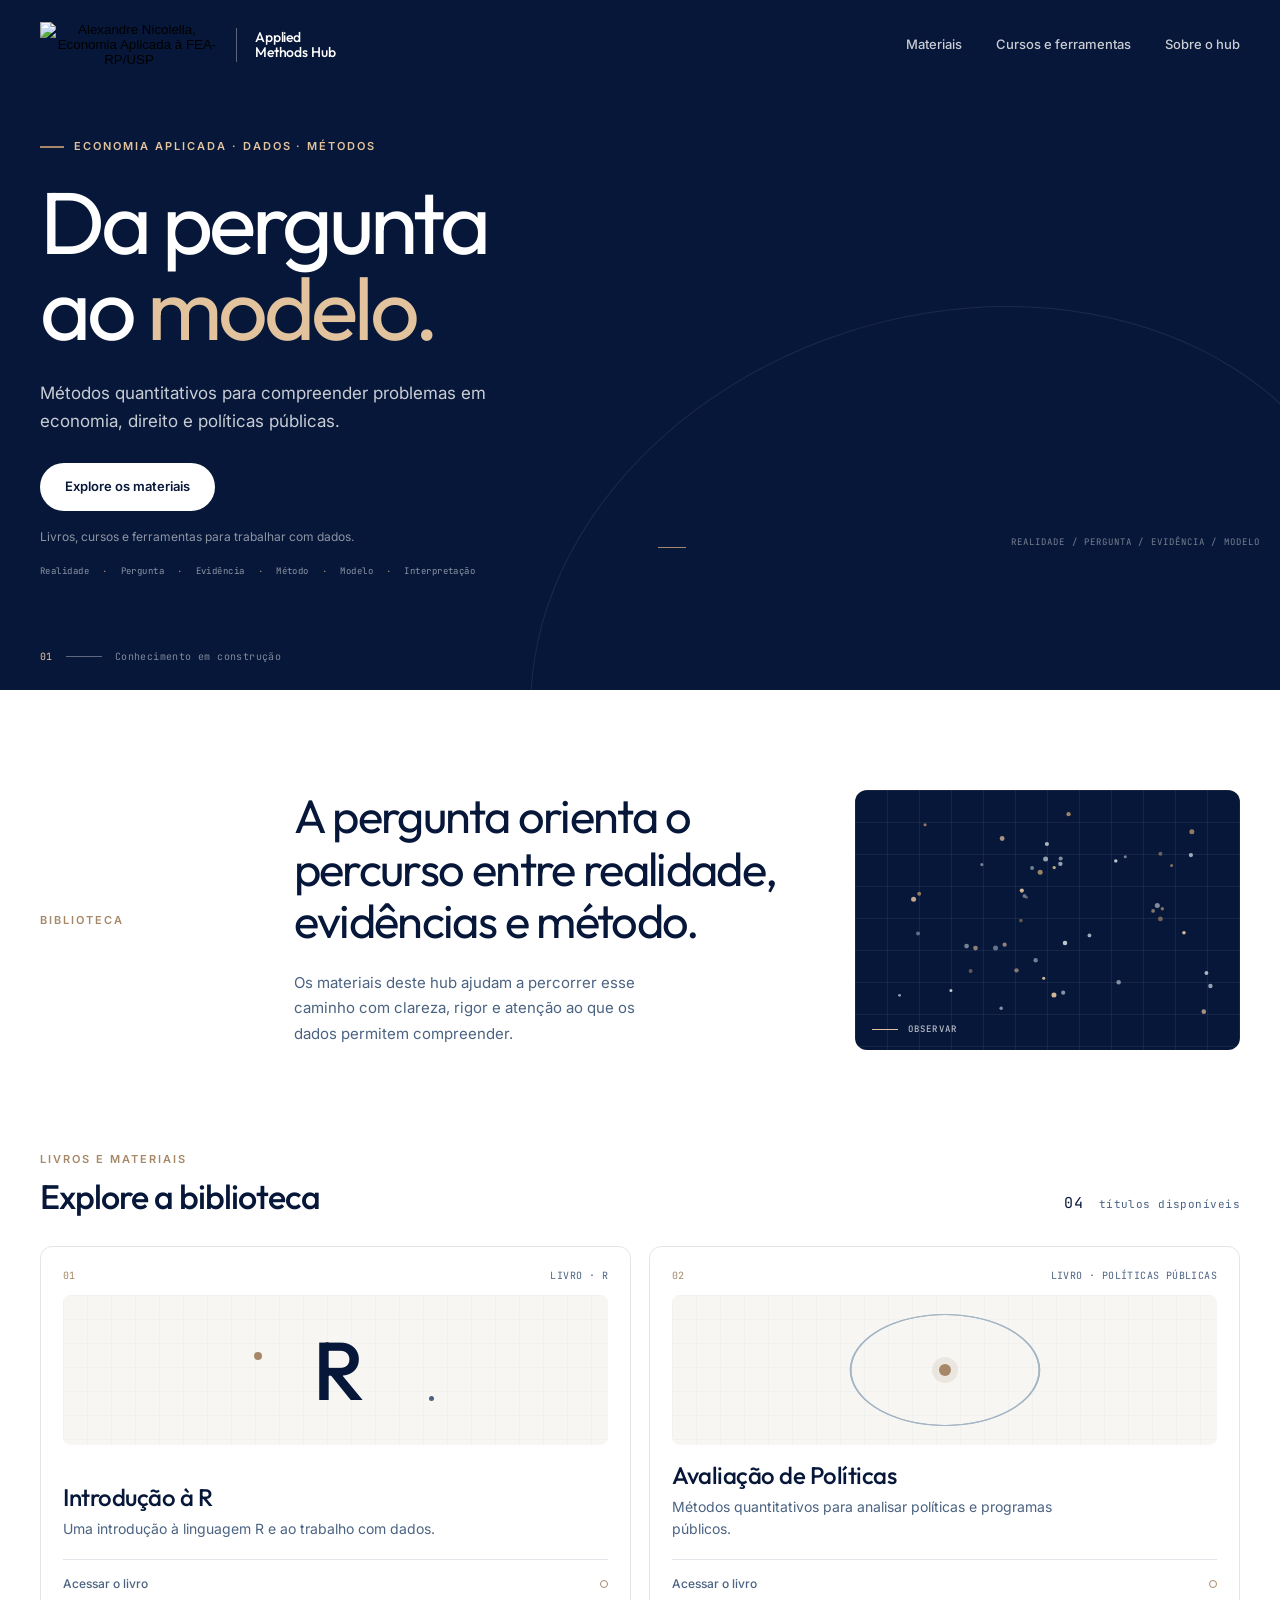
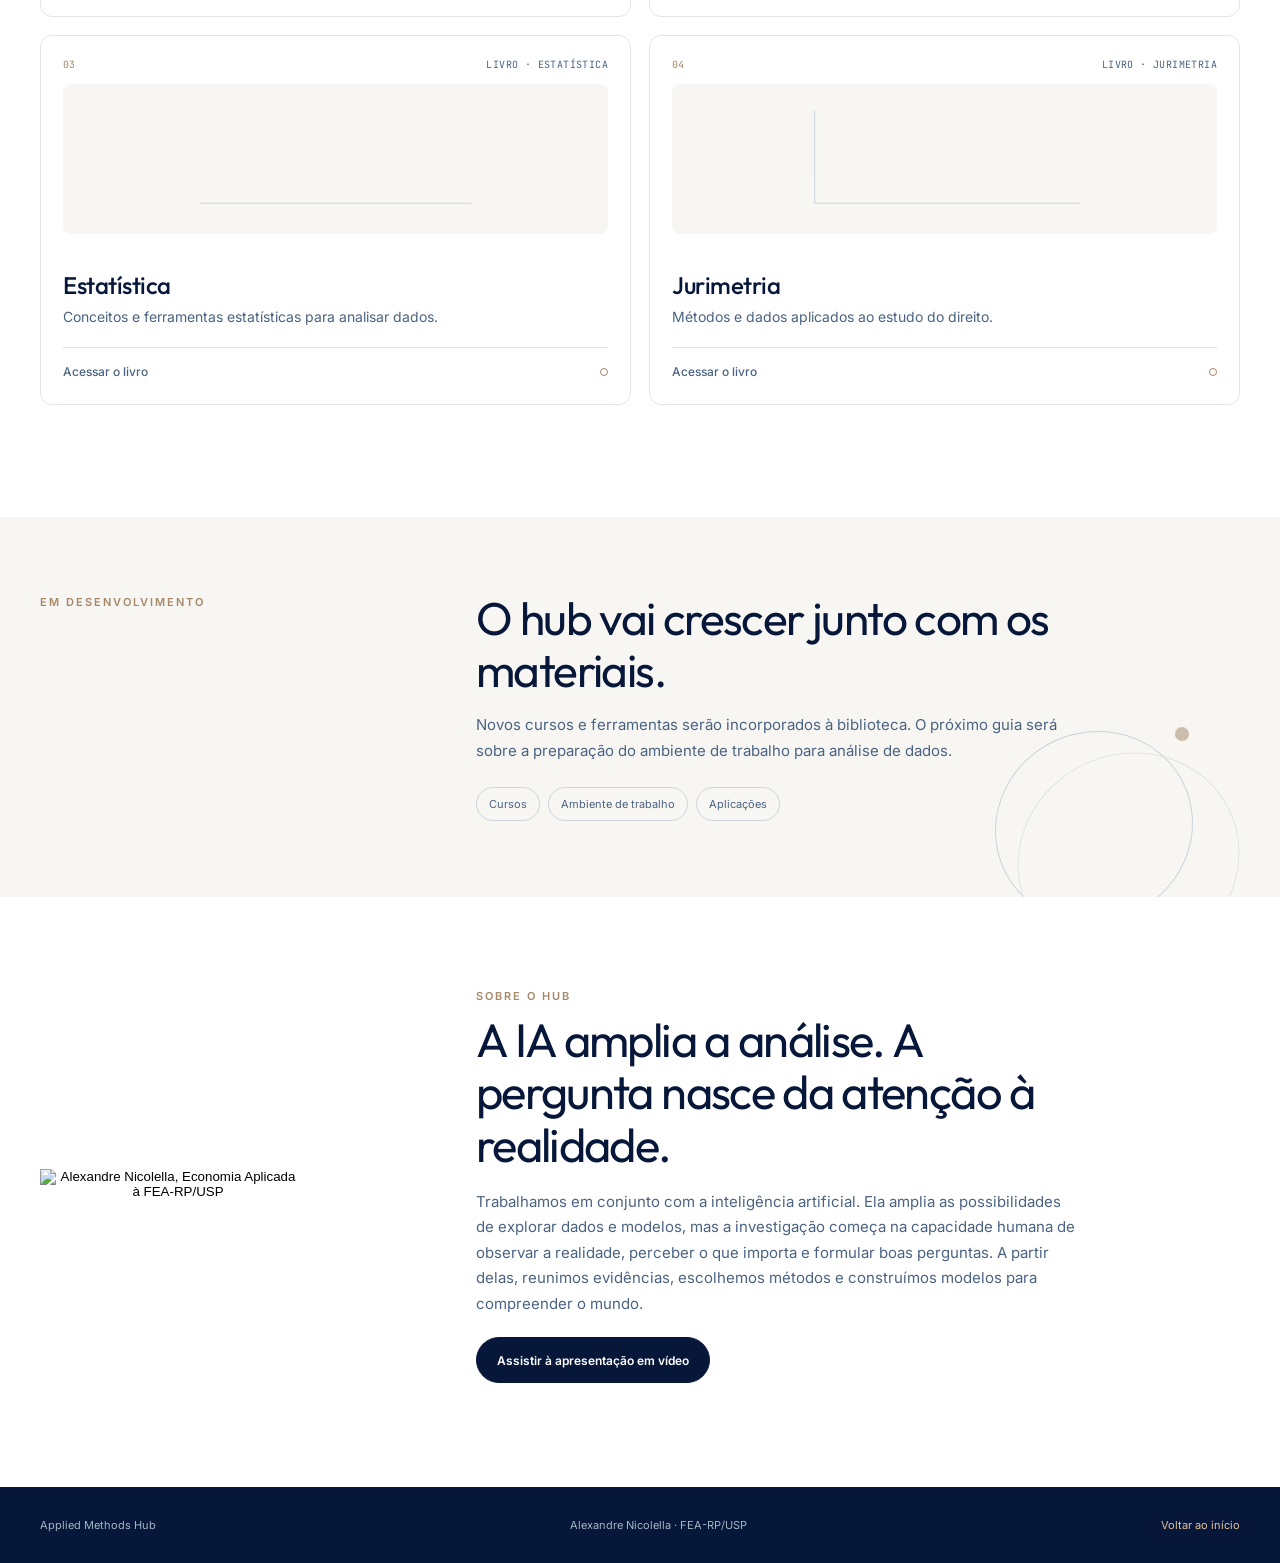
==== index.html @ 56582965 "Publica versão inicial do Applied Methods Hub" ====
<!doctype html>
<html lang="pt-BR">
<head>
  <meta charset="utf-8">
  <meta name="viewport" content="width=device-width, initial-scale=1">
  <meta name="theme-color" content="#071739">
  <meta name="description" content="Livros, cursos e ferramentas de métodos quantitativos aplicados à economia, ao direito e às políticas públicas.">
  <title>Applied Methods Hub | Alexandre Nicolella</title>
  <link rel="preconnect" href="https://fonts.googleapis.com">
  <link rel="preconnect" href="https://fonts.gstatic.com" crossorigin>
  <link href="https://fonts.googleapis.com/css2?family=Inter:wght@400;500;600&family=Outfit:wght@300;400;500;600&family=JetBrains+Mono:wght@400;500&display=swap" rel="stylesheet">
  <link rel="stylesheet" href="styles.css">
  <link rel="icon" href="assets/monograma-negativo.svg" type="image/svg+xml">
</head>
<body>
  <div class="reading-progress" aria-hidden="true"><span id="progress"></span></div>
  <header class="site-header" id="top">
    <div class="brand">
      <button class="brand-signature brand-video-trigger" type="button" data-open-video aria-label="Assistir ao vídeo de apresentação de Alexandre Nicolella">
        <img src="assets/marca-horizontal-negativa.svg" alt="Alexandre Nicolella, Economia Aplicada à FEA-RP/USP">
      </button>
      <span class="brand-divider" aria-hidden="true"></span>
      <a class="brand-hub" href="#top">Applied<br>Methods Hub</a>
    </div>
    <button class="menu-toggle" type="button" aria-expanded="false" aria-controls="main-nav" aria-label="Abrir menu">
      <span></span><span></span>
    </button>
    <nav class="main-nav" id="main-nav" aria-label="Navegação principal">
      <a href="#materiais">Materiais</a>
      <a href="#proximos">Cursos e ferramentas</a>
      <a href="#sobre">Sobre o hub</a>
    </nav>
  </header>

  <main>
    <section class="hero" aria-labelledby="hero-title">
      <div class="hero-copy reveal in">
        <p class="eyebrow"><span class="eyebrow-mark"></span> Economia aplicada · Dados · Métodos</p>
        <h1 id="hero-title">Da pergunta<br>ao <span>modelo.</span></h1>
        <p class="hero-lede">Métodos quantitativos para compreender problemas em economia, direito e políticas públicas.</p>
        <a class="button button-light" href="#materiais">Explore os materiais</a>
        <p class="hero-note">Livros, cursos e ferramentas para trabalhar com dados.</p>
        <div class="method-sequence" aria-label="Etapas: realidade, pergunta, evidência, método, modelo e interpretação">
          <span>Realidade</span><span>Pergunta</span><span>Evidência</span><span>Método</span><span>Modelo</span><span>Interpretação</span>
        </div>
      </div>

      <div class="hero-visual" aria-label="Animação abstrata: observar a realidade, formular uma pergunta, reunir evidências e construir um modelo">
        <canvas id="particle-field" aria-hidden="true"></canvas>
        <div class="question-mark" aria-hidden="true">?</div>
        <div class="visual-caption" aria-hidden="true">
          <span class="caption-line"></span>
          <span id="phase-label">OBSERVAR A REALIDADE</span>
        </div>
      <div class="visual-footnote" aria-hidden="true">REALIDADE / PERGUNTA / EVIDÊNCIA / MODELO</div>
      </div>
      <div class="hero-bottom" aria-hidden="true"><span>01</span><span class="hero-bottom-line"></span><span>Conhecimento em construção</span></div>
    </section>

    <section class="intro section-wrap reveal" id="materiais">
      <div class="section-kicker">Biblioteca</div>
      <div class="intro-content">
        <h2>A pergunta orienta o percurso entre realidade, evidências e método.</h2>
        <p>Os materiais deste hub ajudam a percorrer esse caminho com clareza, rigor e atenção ao que os dados permitem compreender.</p>
      </div>
      <div class="intro-motion" aria-label="Animação conceitual: pontos dispersos se organizam em evidência">
        <canvas id="library-particle-field" aria-hidden="true"></canvas>
        <div class="intro-motion-caption" aria-hidden="true"><span></span><b id="library-phase-label">OBSERVAR</b></div>
      </div>
    </section>

    <section class="library section-wrap" aria-label="Livros disponíveis">
      <div class="section-heading reveal">
        <div>
          <p class="eyebrow eyebrow-dark">Livros e materiais</p>
          <h2>Explore a biblioteca</h2>
        </div>
        <p class="section-count"><span>04</span> títulos disponíveis</p>
      </div>
      <div class="book-grid stagger">
        <a class="book-card" href="https://anicolella.github.io/IntroducaoR/" target="_blank" rel="noreferrer">
          <div class="card-topline"><span class="card-index">01</span><span class="card-type">LIVRO · R</span></div>
          <div class="card-graphic graphic-r" aria-hidden="true"><span>R</span><i></i><b></b></div>
          <div class="card-copy"><h3>Introdução à R</h3><p>Uma introdução à linguagem R e ao trabalho com dados.</p></div>
          <div class="card-bottom"><span>Acessar o livro</span><span class="card-dot" aria-hidden="true"></span></div>
        </a>
        <a class="book-card" href="https://anicolella.github.io/AvaliacaoPoliticas_Pos/" target="_blank" rel="noreferrer">
          <div class="card-topline"><span class="card-index">02</span><span class="card-type">LIVRO · POLÍTICAS PÚBLICAS</span></div>
          <div class="card-graphic graphic-policy" aria-hidden="true"><span class="orbit orbit-one"></span><span class="orbit orbit-two"></span><i></i></div>
          <div class="card-copy"><h3>Avaliação de Políticas</h3><p>Métodos quantitativos para analisar políticas e programas públicos.</p></div>
          <div class="card-bottom"><span>Acessar o livro</span><span class="card-dot" aria-hidden="true"></span></div>
        </a>
        <a class="book-card" href="https://anicolella.github.io/Estatistica/" target="_blank" rel="noreferrer">
          <div class="card-topline"><span class="card-index">03</span><span class="card-type">LIVRO · ESTATÍSTICA</span></div>
          <div class="card-graphic graphic-normal" aria-hidden="true"><svg viewBox="0 0 300 130"><path class="mini-axis" d="M18 108H282"/><path class="mini-normal-curve" d="M20 106 C65 106 76 91 104 63 C122 45 135 24 150 22 C165 24 178 45 196 63 C224 91 235 106 280 106"/><g><circle cx="49" cy="97" r="3"/><circle cx="82" cy="82" r="3"/><circle cx="108" cy="62" r="3"/><circle cx="131" cy="42" r="3"/><circle cx="151" cy="27" r="3"/><circle cx="172" cy="44" r="3"/><circle cx="194" cy="63" r="3"/><circle cx="220" cy="82" r="3"/><circle cx="251" cy="96" r="3"/></g></svg></div>
          <div class="card-copy"><h3>Estatística</h3><p>Conceitos e ferramentas estatísticas para analisar dados.</p></div>
          <div class="card-bottom"><span>Acessar o livro</span><span class="card-dot" aria-hidden="true"></span></div>
        </a>
        <a class="book-card" href="https://jurimetria-usp.github.io/livro/" target="_blank" rel="noreferrer">
          <div class="card-topline"><span class="card-index">04</span><span class="card-type">LIVRO · JURIMETRIA</span></div>
          <div class="card-graphic graphic-survival" aria-hidden="true"><svg viewBox="0 0 300 130"><path class="mini-axis" d="M24 18V108H282"/><path class="mini-survival-step" d="M25 28H68V39H103V53H139V67H173V80H207V91H244V101H280"/><g><circle cx="68" cy="39" r="3"/><circle cx="103" cy="53" r="3"/><circle cx="139" cy="67" r="3"/><circle cx="173" cy="80" r="3"/><circle cx="207" cy="91" r="3"/><circle cx="244" cy="101" r="3"/></g></svg></div>
          <div class="card-copy"><h3>Jurimetria</h3><p>Métodos e dados aplicados ao estudo do direito.</p></div>
          <div class="card-bottom"><span>Acessar o livro</span><span class="card-dot" aria-hidden="true"></span></div>
        </a>
      </div>
    </section>

    <section class="next-section" id="proximos">
      <div class="section-wrap next-inner reveal">
        <div class="section-kicker">Em desenvolvimento</div>
        <div class="next-copy">
          <h2>O hub vai crescer junto com os materiais.</h2>
          <p>Novos cursos e ferramentas serão incorporados à biblioteca. O próximo guia será sobre a preparação do ambiente de trabalho para análise de dados.</p>
          <div class="next-tags"><span>Cursos</span><span>Ambiente de trabalho</span><span>Aplicações</span></div>
        </div>
        <div class="next-mark" aria-hidden="true"><span class="next-point"></span><span class="next-arc arc-a"></span><span class="next-arc arc-b"></span></div>
      </div>
    </section>

    <section class="about section-wrap reveal" id="sobre">
      <div class="about-brand"><button class="about-brand-button brand-video-trigger" type="button" data-open-video aria-label="Assistir ao vídeo de apresentação de Alexandre Nicolella"><img src="assets/marca-horizontal-positiva.svg" alt="Alexandre Nicolella, Economia Aplicada à FEA-RP/USP"></button></div>
      <div class="about-copy">
        <p class="eyebrow eyebrow-dark">Sobre o hub</p>
        <h2>A IA amplia a análise. A pergunta nasce da atenção à realidade.</h2>
        <p>Trabalhamos em conjunto com a inteligência artificial. Ela amplia as possibilidades de explorar dados e modelos, mas a investigação começa na capacidade humana de observar a realidade, perceber o que importa e formular boas perguntas. A partir delas, reunimos evidências, escolhemos métodos e construímos modelos para compreender o mundo.</p>
        <button class="watch-video brand-video-trigger" type="button" data-open-video>Assistir à apresentação em vídeo</button>
      </div>
    </section>
  </main>

  <footer class="site-footer">
    <div class="footer-inner section-wrap">
      <span>Applied Methods Hub</span>
      <button class="footer-video-trigger brand-video-trigger" type="button" data-open-video>Alexandre Nicolella · FEA-RP/USP</button>
      <a href="#top">Voltar ao início</a>
    </div>
  </footer>
  <dialog class="video-dialog" id="profile-video" aria-labelledby="video-title">
    <div class="video-dialog-inner">
      <div class="video-dialog-heading">
        <div><p class="eyebrow eyebrow-dark">Apresentação</p><h2 id="video-title">Alexandre Nicolella</h2></div>
        <button class="video-close" type="button" aria-label="Fechar vídeo" data-close-video>Fechar</button>
      </div>
      <video id="intro-video" controls playsinline preload="metadata" aria-label="Vídeo de apresentação de Alexandre Nicolella">
        Seu navegador não oferece suporte à reprodução deste vídeo.
      </video>
      <p class="video-caption">Uma apresentação do trabalho em economia aplicada, métodos quantitativos e análise de políticas.</p>
    </div>
  </dialog>
  <script src="app.js"></script>
</body>
</html>
---- styles.css ----
:root {
  --navy: #071739;
  --slate: #4B6382;
  --mist: #A4B5C4;
  --pearl: #CDD5DB;
  --bronze: #A68868;
  --sand: #E3C39D;
  --paper: #F7F6F3;
  --white: #FFFFFF;
  --line: #E2E6EA;
  --text-muted: #66788E;
  --font-display: 'Outfit', system-ui, sans-serif;
  --font-text: 'Inter', system-ui, sans-serif;
  --font-mono: 'JetBrains Mono', ui-monospace, monospace;
  --ease: cubic-bezier(.2,.7,.2,1);
  --dur: .7s;
  --content: 1200px;
}

* { box-sizing: border-box; }
html { scroll-behavior: smooth; scroll-padding-top: 90px; }
body { margin: 0; color: var(--navy); background: var(--white); font-family: var(--font-text); font-size: 16px; line-height: 1.65; -webkit-font-smoothing: antialiased; }
a { color: inherit; }
a:focus-visible, button:focus-visible { outline: 3px solid var(--bronze); outline-offset: 4px; }
.section-wrap { width: min(var(--content), calc(100% - 64px)); margin-inline: auto; }
.reading-progress { position: fixed; z-index: 30; inset: 0 0 auto; height: 3px; pointer-events: none; }
.reading-progress span { display: block; width: 0; height: 100%; background: linear-gradient(90deg, var(--bronze), var(--sand)); }

.site-header { position: absolute; z-index: 20; top: 0; left: 0; display: flex; width: 100%; align-items: center; justify-content: space-between; padding: 22px max(32px, calc((100vw - var(--content)) / 2)); color: var(--white); transition: background .25s ease, padding .25s ease, box-shadow .25s ease; }
.site-header.scrolled { position: fixed; padding-block: 13px; background: rgba(7,23,57,.94); box-shadow: 0 8px 28px rgba(7,23,57,.12); backdrop-filter: blur(12px); }
.brand { display: inline-flex; align-items: center; gap: 18px; color: inherit; }
.brand-signature { display: block; padding: 0; border: 0; background: transparent; cursor: pointer; }
.brand:hover .brand-hub { color: var(--sand); }
.brand:hover img { opacity: .88; }
.brand img { display: block; width: 178px; height: auto; }
.brand-divider { width: 1px; height: 34px; background: rgba(255,255,255,.34); }
.brand-hub { color: inherit; font-family: var(--font-display); font-size: 14px; font-weight: 500; line-height: 1.05; letter-spacing: -.01em; text-decoration: none; }
.main-nav { display: flex; align-items: center; gap: 34px; }
.main-nav a { color: rgba(255,255,255,.78); font-size: 13px; font-weight: 500; text-decoration: none; transition: color .2s ease; }
.main-nav a:hover { color: var(--white); }
.menu-toggle { display: none; }

.hero { position: relative; display: grid; min-height: 690px; grid-template-columns: minmax(360px, .9fr) minmax(420px, 1.1fr); align-items: center; overflow: hidden; padding: 138px max(32px, calc((100vw - var(--content)) / 2)) 90px; color: var(--white); background: var(--navy); }
.hero::after { position: absolute; right: -8%; bottom: -46%; width: 67%; height: 100%; border: 1px solid rgba(164,181,196,.12); border-radius: 50%; content: ''; transform: rotate(-18deg); pointer-events: none; }
.hero-copy { position: relative; z-index: 2; max-width: 570px; padding-bottom: 22px; }
.eyebrow { display: flex; align-items: center; gap: 10px; margin: 0 0 24px; color: var(--sand); font-size: 11px; font-weight: 600; letter-spacing: .18em; line-height: 1.4; text-transform: uppercase; }
.eyebrow-mark { width: 24px; height: 2px; background: var(--bronze); }
.hero h1 { margin: 0; font-family: var(--font-display); font-size: clamp(58px, 7.2vw, 88px); font-weight: 400; letter-spacing: -.045em; line-height: .98; }
.hero h1 span { color: var(--sand); }
.hero-lede { max-width: 460px; margin: 28px 0 28px; color: rgba(255,255,255,.78); font-size: 17px; line-height: 1.65; }
.button { display: inline-flex; min-height: 48px; align-items: center; justify-content: center; padding: 0 24px; border: 1px solid transparent; border-radius: 999px; font-size: 13px; font-weight: 600; text-decoration: none; transition: background .25s ease, color .25s ease, transform .25s var(--ease); }
.button-light { color: var(--navy); background: var(--white); }
.button-light:hover { background: var(--sand); transform: translateY(-2px); }
.hero-note { margin: 16px 0 0; color: rgba(255,255,255,.54); font-size: 12px; }
.method-sequence { display: flex; flex-wrap: wrap; gap: 7px 13px; margin-top: 18px; color: rgba(255,255,255,.54); font: 9px var(--font-mono); letter-spacing: .05em; }
.method-sequence span + span::before { margin-right: 13px; color: var(--bronze); content: '·'; }
.hero-visual { position: relative; z-index: 1; width: min(100%, 620px); height: 420px; justify-self: end; margin-right: -20px; }
#particle-field { display: block; width: 100%; height: 100%; }
.question-mark { position: absolute; top: 43%; left: 50%; color: var(--sand); font: 300 clamp(72px, 10vw, 120px)/1 var(--font-display); opacity: 0; pointer-events: none; transform: translate(-50%,-50%) scale(.72); transition: opacity .6s var(--ease), transform .8s var(--ease); }
.hero-visual.question-phase .question-mark { opacity: .82; transform: translate(-50%,-50%) scale(1); }
.visual-caption { position: absolute; bottom: 31px; left: 18px; display: flex; align-items: center; gap: 11px; color: var(--sand); font: 10px var(--font-mono); letter-spacing: .1em; }
.caption-line { width: 28px; height: 1px; background: var(--bronze); }
.visual-footnote { position: absolute; right: 0; bottom: 31px; color: rgba(255,255,255,.45); font: 9px var(--font-mono); letter-spacing: .12em; }
.hero-bottom { position: absolute; right: max(32px, calc((100vw - var(--content)) / 2)); bottom: 27px; left: max(32px, calc((100vw - var(--content)) / 2)); display: flex; align-items: center; gap: 13px; color: rgba(255,255,255,.49); font: 10px var(--font-mono); letter-spacing: .04em; }
.hero-bottom > span:first-child { color: var(--sand); }
.hero-bottom-line { width: 36px; height: 1px; background: rgba(255,255,255,.35); }

.intro { display: grid; grid-template-columns: .55fr 1.35fr 1fr; align-items: center; gap: 42px; padding-block: 100px 72px; }
.section-kicker { color: var(--bronze); font-size: 11px; font-weight: 600; letter-spacing: .18em; text-transform: uppercase; }
.intro-content { display: grid; gap: 22px; }
.intro h2, .about h2 { max-width: 600px; margin: 0; font-family: var(--font-display); font-size: clamp(31px, 4vw, 47px); font-weight: 400; letter-spacing: -.035em; line-height: 1.12; }
.intro-content p { max-width: 360px; margin: 0 0 4px; color: var(--slate); font-size: 15px; line-height: 1.7; }
.intro-motion { position: relative; min-height: 260px; overflow: hidden; border-radius: 12px; background: var(--navy); }
.intro-motion::before { position: absolute; inset: 0; background-image: linear-gradient(rgba(205,213,219,.08) 1px,transparent 1px),linear-gradient(90deg,rgba(205,213,219,.08) 1px,transparent 1px); background-size: 32px 32px; content: ''; }
.intro-motion canvas { position: absolute; inset: 0; width: 100%; height: 100%; }
.intro-motion-caption { position: absolute; right: 17px; bottom: 15px; left: 17px; display: flex; align-items: center; gap: 10px; color: rgba(255,255,255,.72); font: 9px var(--font-mono); letter-spacing: .12em; }
.intro-motion-caption span { width: 26px; height: 1px; background: var(--sand); }
.intro-motion-caption b { font-weight: 500; }
.chart-axis,.mini-axis { fill: none; stroke: var(--pearl); stroke-width: 1; }
.normal-curve,.mini-normal-curve { fill: none; stroke: var(--navy); stroke-width: 2.2; stroke-linecap: round; stroke-linejoin: round; stroke-dasharray: 620; stroke-dashoffset: 620; }
.normal-points circle,.graphic-normal g circle { fill: var(--bronze); transform-box: fill-box; transform-origin: center; opacity: 0; }
.normal-points circle:nth-child(1),.graphic-normal g circle:nth-child(1) { --dx: -48px; --dy: 42px; }
.normal-points circle:nth-child(2),.graphic-normal g circle:nth-child(2) { --dx: 36px; --dy: 52px; }
.normal-points circle:nth-child(3),.graphic-normal g circle:nth-child(3) { --dx: -42px; --dy: -47px; }
.normal-points circle:nth-child(4),.graphic-normal g circle:nth-child(4) { --dx: 44px; --dy: 38px; }
.normal-points circle:nth-child(5),.graphic-normal g circle:nth-child(5) { --dx: -33px; --dy: 48px; }
.normal-points circle:nth-child(6),.graphic-normal g circle:nth-child(6) { --dx: 41px; --dy: -40px; }
.normal-points circle:nth-child(7),.graphic-normal g circle:nth-child(7) { --dx: -50px; --dy: 34px; }
.normal-points circle:nth-child(8),.graphic-normal g circle:nth-child(8) { --dx: 38px; --dy: 48px; }
.normal-points circle:nth-child(9),.graphic-normal g circle:nth-child(9) { --dx: -39px; --dy: -43px; }
.normal-points circle:nth-child(10),.graphic-normal g circle:nth-child(10) { --dx: 48px; --dy: 39px; }
.normal-points circle:nth-child(11),.graphic-normal g circle:nth-child(11) { --dx: -37px; --dy: 51px; }
.normal-points circle:nth-child(12),.graphic-normal g circle:nth-child(12) { --dx: 44px; --dy: -36px; }
.normal-points circle:nth-child(13),.graphic-normal g circle:nth-child(13) { --dx: -46px; --dy: 43px; }
.survival-step,.mini-survival-step { fill: none; stroke: var(--slate); stroke-width: 2.3; stroke-linecap: square; stroke-linejoin: miter; stroke-dasharray: 620; stroke-dashoffset: 620; }
.survival-events circle,.graphic-survival g circle { fill: var(--bronze); transform-box: fill-box; transform-origin: center; opacity: 0; }
@keyframes draw-chart { to { stroke-dashoffset: 0; } }
@keyframes points-appear { from { opacity: 0; scale: .25; } to { opacity: 1; scale: 1; } }
@keyframes gather-point { from { transform: translate(var(--dx,0px),var(--dy,46px)) scale(.25); opacity: 0; } to { transform: translate(0,0) scale(1); opacity: 1; } }

.library { padding-block: 30px 112px; }
.section-heading { display: flex; align-items: end; justify-content: space-between; margin-bottom: 30px; }
.eyebrow-dark { margin-bottom: 9px; color: var(--bronze); }
.section-heading h2 { margin: 0; font-family: var(--font-display); font-size: 34px; font-weight: 500; letter-spacing: -.03em; line-height: 1.15; }
.section-count { margin: 0 0 3px; color: var(--slate); font: 11px var(--font-mono); letter-spacing: .04em; }
.section-count span { margin-right: 8px; color: var(--navy); font-size: 15px; }
.book-grid { display: grid; grid-template-columns: repeat(2, minmax(0, 1fr)); gap: 18px; }
.book-card { position: relative; display: flex; min-height: 370px; flex-direction: column; overflow: hidden; padding: 22px; border: 1px solid var(--line); border-radius: 12px; background: var(--white); color: var(--navy); text-decoration: none; transition: transform .25s var(--ease), box-shadow .25s ease, border-color .25s ease; }
.book-card:hover { z-index: 1; border-color: rgba(7,23,57,.12); box-shadow: 0 30px 60px -30px rgba(7,23,57,.25); transform: translateY(-6px) scale(1.01); }
.card-topline { position: relative; z-index: 2; display: flex; align-items: center; justify-content: space-between; color: var(--slate); font: 10px var(--font-mono); letter-spacing: .04em; }
.card-index { color: var(--bronze); }
.card-type { text-align: right; }
.card-graphic { position: relative; display: grid; height: 150px; place-items: center; margin: 13px 0 16px; overflow: hidden; border-radius: 8px; background-color: var(--paper); }
.card-graphic::before { position: absolute; inset: 0; background-image: linear-gradient(rgba(205,213,219,.3) 1px, transparent 1px), linear-gradient(90deg, rgba(205,213,219,.3) 1px, transparent 1px); background-size: 24px 24px; opacity: .42; content: ''; }
.graphic-r > span { position: relative; z-index: 1; color: var(--navy); font: 500 82px/.8 var(--font-display); letter-spacing: -.08em; }
.graphic-r i, .graphic-r b { position: absolute; z-index: 1; display: block; width: 8px; height: 8px; border-radius: 50%; background: var(--bronze); }
.graphic-r i { top: 38%; left: 35%; }.graphic-r b { right: 32%; bottom: 29%; width: 5px; height: 5px; background: var(--slate); }
.graphic-policy .orbit { position: absolute; width: 112px; height: 112px; border: 1px solid var(--mist); border-radius: 50%; }
.graphic-policy .orbit-one { transform: scaleX(1.7) rotate(27deg); }.graphic-policy .orbit-two { transform: scaleX(1.7) rotate(-27deg); }
.graphic-policy i { position: relative; z-index: 1; width: 12px; height: 12px; border-radius: 50%; background: var(--bronze); box-shadow: 0 0 0 7px rgba(166,136,104,.14); }
.graphic-normal::before,.graphic-survival::before { opacity: 0; }
.graphic-normal svg,.graphic-survival svg { position: relative; z-index: 1; display: block; width: 100%; height: 100%; padding: 8px 13px; }
.graphic-normal .mini-normal-curve { stroke-width: 2; }
.graphic-survival .mini-survival-step { stroke-width: 2; }
.graphic-normal g circle,.graphic-survival g circle { fill: var(--bronze); }
.card-copy { margin-top: auto; }
.card-copy h3 { margin: 0 0 6px; font-family: var(--font-display); font-size: 24px; font-weight: 500; letter-spacing: -.02em; line-height: 1.2; }
.card-copy p { max-width: 430px; margin: 0; color: var(--slate); font-size: 14px; line-height: 1.6; }
.card-bottom { display: flex; align-items: center; justify-content: space-between; margin-top: 19px; padding-top: 14px; border-top: 1px solid var(--line); color: var(--slate); font-size: 12px; font-weight: 500; }
.card-dot { width: 8px; height: 8px; border: 1px solid var(--bronze); border-radius: 50%; transition: background .2s ease, transform .2s ease; }
.book-card:hover .card-dot { background: var(--bronze); transform: scale(1.2); }
.book-card.motion-in .graphic-r i { animation: drift-one 2.6s var(--ease) infinite alternate; }
.book-card.motion-in .graphic-r b { animation: drift-two 2.2s var(--ease) infinite alternate; }
.book-card.motion-in .graphic-policy .orbit-one { animation: orbit-turn 18s linear infinite; }
.book-card.motion-in .graphic-policy .orbit-two { animation: orbit-turn 23s linear infinite reverse; }
.book-card.motion-in .graphic-policy i { animation: pulse-point 2.2s ease-in-out infinite; }
.book-card.motion-in .mini-normal-curve { animation: model-breathe 4.8s var(--ease) infinite; }
.book-card.motion-in .mini-survival-step { animation: timeline-draw 5.2s var(--ease) infinite; }
.book-card.motion-in .graphic-normal g circle { animation: distribution-gather 4.8s var(--ease) infinite; }
.book-card.motion-in .graphic-survival g circle { animation: event-arrive 5.2s var(--ease) infinite; }
.book-card.motion-in .graphic-normal g circle:nth-child(2n),.book-card.motion-in .graphic-survival g circle:nth-child(2n) { animation-delay: 100ms; }
@keyframes model-breathe { 0%,12% { stroke-dashoffset: 620; opacity: .25; } 42%,78% { stroke-dashoffset: 0; opacity: 1; } 100% { stroke-dashoffset: -620; opacity: .2; } }
@keyframes distribution-gather { 0%,12% { transform: translate(var(--dx,0px),var(--dy,46px)) scale(.3); opacity: .2; } 42%,78% { transform: translate(0,0) scale(1); opacity: 1; } 100% { transform: translate(var(--dx,0px),var(--dy,46px)) scale(.3); opacity: .15; } }
@keyframes timeline-draw { 0%,10% { stroke-dashoffset: 620; opacity: .25; } 68%,86% { stroke-dashoffset: 0; opacity: 1; } 100% { stroke-dashoffset: -620; opacity: .2; } }
@keyframes event-arrive { 0%,24% { opacity: 0; scale: .25; } 48%,82% { opacity: 1; scale: 1; } 100% { opacity: 0; scale: .25; } }
@keyframes drift-one { to { transform: translate(30px,18px); } }
@keyframes drift-two { to { transform: translate(-24px,-19px); } }
@keyframes orbit-turn { to { rotate: 360deg; } }
@keyframes pulse-point { 50% { box-shadow: 0 0 0 12px rgba(166,136,104,.08); } }

.next-section { overflow: hidden; background: var(--paper); }
.next-inner { position: relative; display: grid; grid-template-columns: 1fr 2fr; gap: 54px; min-height: 345px; align-items: start; padding-block: 76px; }
.next-copy { position: relative; z-index: 1; max-width: 690px; }
.next-copy h2 { max-width: 630px; margin: 0 0 16px; font-family: var(--font-display); font-size: clamp(32px, 4vw, 46px); font-weight: 400; letter-spacing: -.035em; line-height: 1.12; }
.next-copy p { max-width: 600px; margin: 0; color: var(--slate); font-size: 15px; line-height: 1.7; }
.next-tags { display: flex; flex-wrap: wrap; gap: 8px; margin-top: 24px; }
.next-tags span { padding: 7px 12px; border: 1px solid var(--pearl); border-radius: 999px; color: var(--slate); font-size: 11px; }
.next-mark { position: absolute; right: -48px; bottom: -92px; width: 340px; height: 340px; opacity: .52; }
.next-point { position: absolute; z-index: 2; top: 78px; right: 99px; width: 14px; height: 14px; border-radius: 50%; background: var(--bronze); }
.next-arc { position: absolute; display: block; border: 1px solid var(--mist); border-radius: 50%; transform: rotate(-27deg); }
.arc-a { top: 83px; right: 94px; width: 200px; height: 190px; }.arc-b { top: 105px; right: 47px; width: 225px; height: 210px; border-color: var(--pearl); }
.next-inner.in .next-point { animation: pulse-point 2.4s ease-in-out infinite; }
.next-inner.in .arc-a { animation: orbit-turn 32s linear infinite; }.next-inner.in .arc-b { animation: orbit-turn 38s linear infinite reverse; }

.about { display: grid; grid-template-columns: 1fr 2fr; gap: 54px; align-items: center; padding-block: 92px 104px; }
.about-brand-button { display: inline-block; padding: 0; border: 0; background: transparent; cursor: pointer; transition: opacity .25s ease, transform .25s var(--ease); }
.about-brand-button:hover { opacity: .84; transform: translateY(-2px); }
.about-brand img { display: block; width: min(100%, 260px); height: auto; }
.about-copy { max-width: 650px; }
.about h2 { margin-bottom: 17px; }
.about-copy > p:last-of-type { max-width: 600px; margin: 0; color: var(--slate); font-size: 15px; line-height: 1.7; }
.watch-video { min-height: 46px; margin-top: 21px; padding: 0 20px; border: 1px solid var(--navy); border-radius: 999px; color: var(--white); background: var(--navy); font: 600 12px var(--font-text); cursor: pointer; transition: color .25s ease, background .25s ease, transform .25s var(--ease); }
.watch-video:hover { color: var(--navy); background: var(--sand); transform: translateY(-2px); }
.site-footer { color: var(--mist); background: var(--navy); }
.footer-inner { display: flex; min-height: 76px; align-items: center; justify-content: space-between; gap: 20px; font-size: 11px; }
.footer-inner a { color: var(--sand); text-decoration: none; }
.footer-inner a:hover { color: var(--white); }
.footer-video-trigger { padding: 0; border: 0; color: var(--mist); background: transparent; font: inherit; cursor: pointer; transition: color .2s ease; }
.footer-video-trigger:hover { color: var(--sand); }
.video-dialog { width: min(1000px, calc(100vw - 36px)); max-width: none; max-height: calc(100vh - 36px); overflow: auto; padding: 18px; border: 1px solid rgba(7,23,57,.12); border-radius: 20px; color: var(--navy); background: var(--paper); box-shadow: 0 30px 80px rgba(0,0,0,.28); }
.video-dialog::backdrop { background: rgba(7,23,57,.82); backdrop-filter: blur(8px); }
.video-dialog-inner { display: grid; gap: 14px; }
.video-dialog-heading { display: flex; align-items: start; justify-content: space-between; gap: 20px; }
.video-dialog-heading .eyebrow { margin-bottom: 4px; }
.video-dialog-heading h2 { margin: 0; font: 500 25px/1.2 var(--font-display); letter-spacing: -.02em; }
.video-close { min-height: 42px; padding: 0 16px; border: 1px solid var(--line); border-radius: 999px; color: var(--navy); background: var(--white); font: 500 12px var(--font-text); cursor: pointer; }
.video-close:hover { border-color: var(--navy); }
.video-dialog video { display: block; width: 100%; max-height: min(70vh,680px); border-radius: 12px; background: var(--navy); object-fit: contain; }
.video-dialog.portrait-video video { width: auto; height: min(68vh,760px); max-width: 100%; margin-inline: auto; }
.video-caption { margin: -3px 0 2px; color: var(--slate); font-size: 12px; line-height: 1.55; }

.reveal { opacity: 0; transform: translateY(28px); transition: opacity var(--dur) var(--ease), transform var(--dur) var(--ease); }
.reveal.in { opacity: 1; transform: none; }
.stagger > * { opacity: 0; transform: translateY(22px); transition: opacity var(--dur) var(--ease), transform var(--dur) var(--ease); }
.stagger.in > * { opacity: 1; transform: none; }
.stagger.in > *:nth-child(2) { transition-delay: 80ms; }.stagger.in > *:nth-child(3) { transition-delay: 160ms; }.stagger.in > *:nth-child(4) { transition-delay: 240ms; }

@media (max-width: 900px) {
  .hero { min-height: 640px; grid-template-columns: 1fr 1fr; padding-top: 130px; }
  .hero h1 { font-size: clamp(56px, 8vw, 72px); }
  .hero-visual { height: 360px; margin-right: -48px; }
  .intro { grid-template-columns: .55fr 1.45fr; gap: 32px; }
  .intro-motion { grid-column: 2; min-height: 230px; }
  .next-inner, .about { grid-template-columns: .8fr 2fr; gap: 32px; }
}
@media (max-width: 640px) {
  html { scroll-padding-top: 72px; }
  .section-wrap { width: calc(100% - 40px); }
  .site-header { position: absolute; padding: 15px 20px; }
  .site-header.scrolled { position: fixed; padding: 11px 20px; }
  .brand { gap: 10px; }
  .brand img { width: 137px; }
  .brand-divider { height: 28px; }
  .brand-hub { font-size: 12px; }
  .menu-toggle { display: flex; width: 44px; height: 44px; flex-direction: column; align-items: center; justify-content: center; gap: 6px; border: 1px solid rgba(255,255,255,.35); border-radius: 50%; background: transparent; }
  .menu-toggle span { width: 17px; height: 1px; background: var(--white); transition: transform .2s ease; }
  .menu-toggle[aria-expanded="true"] span:first-child { transform: translateY(3.5px) rotate(45deg); }
  .menu-toggle[aria-expanded="true"] span:last-child { transform: translateY(-3.5px) rotate(-45deg); }
  .main-nav { position: absolute; top: calc(100% - 2px); right: 12px; left: 12px; display: none; flex-direction: column; align-items: stretch; gap: 0; padding: 8px 16px; border: 1px solid rgba(255,255,255,.12); border-radius: 12px; background: #0A1D40; box-shadow: 0 18px 35px rgba(0,0,0,.2); }
  .main-nav.open { display: flex; }
  .main-nav a { min-height: 48px; display: flex; align-items: center; border-bottom: 1px solid rgba(255,255,255,.1); }
  .main-nav a:last-child { border-bottom: 0; }
  .hero { min-height: 810px; grid-template-columns: 1fr; align-content: start; padding: 130px 20px 86px; }
  .hero-copy { padding: 15px 0 0; }
  .hero h1 { font-size: clamp(58px, 15vw, 76px); }
  .hero-lede { max-width: 430px; margin-top: 22px; font-size: 16px; }
  .hero-visual { width: calc(100% + 20px); height: 300px; justify-self: center; margin: 14px -10px 0; }
  .visual-caption { bottom: 14px; left: 12px; font-size: 9px; }
  .visual-footnote { right: 4px; bottom: 14px; font-size: 8px; }
  .hero-bottom { right: 20px; bottom: 20px; left: 20px; }
  .intro, .next-inner, .about { grid-template-columns: 1fr; gap: 19px; }
  .intro { padding-block: 66px 46px; }
  .intro-content { gap: 14px; }
  .intro-motion { grid-column: 1; min-height: 220px; margin-top: 9px; }
  .intro h2, .about h2 { font-size: 34px; }
  .library { padding-block: 24px 74px; }
  .section-heading { align-items: end; gap: 10px; margin-bottom: 22px; }
  .section-heading h2 { font-size: 29px; }
  .section-count { font-size: 9px; white-space: nowrap; }
  .section-count span { font-size: 12px; }
  .book-grid { grid-template-columns: 1fr; gap: 12px; }
  .book-card { min-height: 340px; padding: 17px; }
  .card-graphic { height: 138px; margin-block: 12px; }
  .card-copy h3 { font-size: 23px; }
  .next-inner { min-height: 390px; padding-block: 59px; }
  .next-copy h2 { font-size: 35px; }
  .next-copy p { font-size: 14px; }
  .next-mark { right: -150px; bottom: -107px; opacity: .38; }
  .about { padding-block: 70px; }
  .about-brand img { width: min(76%, 240px); }
  .footer-inner { min-height: 118px; flex-wrap: wrap; justify-content: flex-start; padding-block: 20px; gap: 7px 18px; }
  .footer-video-trigger { flex-basis: 100%; order: 3; text-align: left; }
  .video-dialog { width: min(520px, calc(100vw - 24px)); max-height: calc(100vh - 24px); padding: 13px; border-radius: 16px; }
  .video-dialog video { max-height: 68vh; }
  .video-dialog-heading h2 { font-size: 22px; }
}
@media (prefers-reduced-motion: reduce) {
  *, *::before, *::after { scroll-behavior: auto !important; animation-duration: .01ms !important; animation-iteration-count: 1 !important; transition-duration: .01ms !important; }
  .reveal, .stagger > * { opacity: 1 !important; transform: none !important; }
}
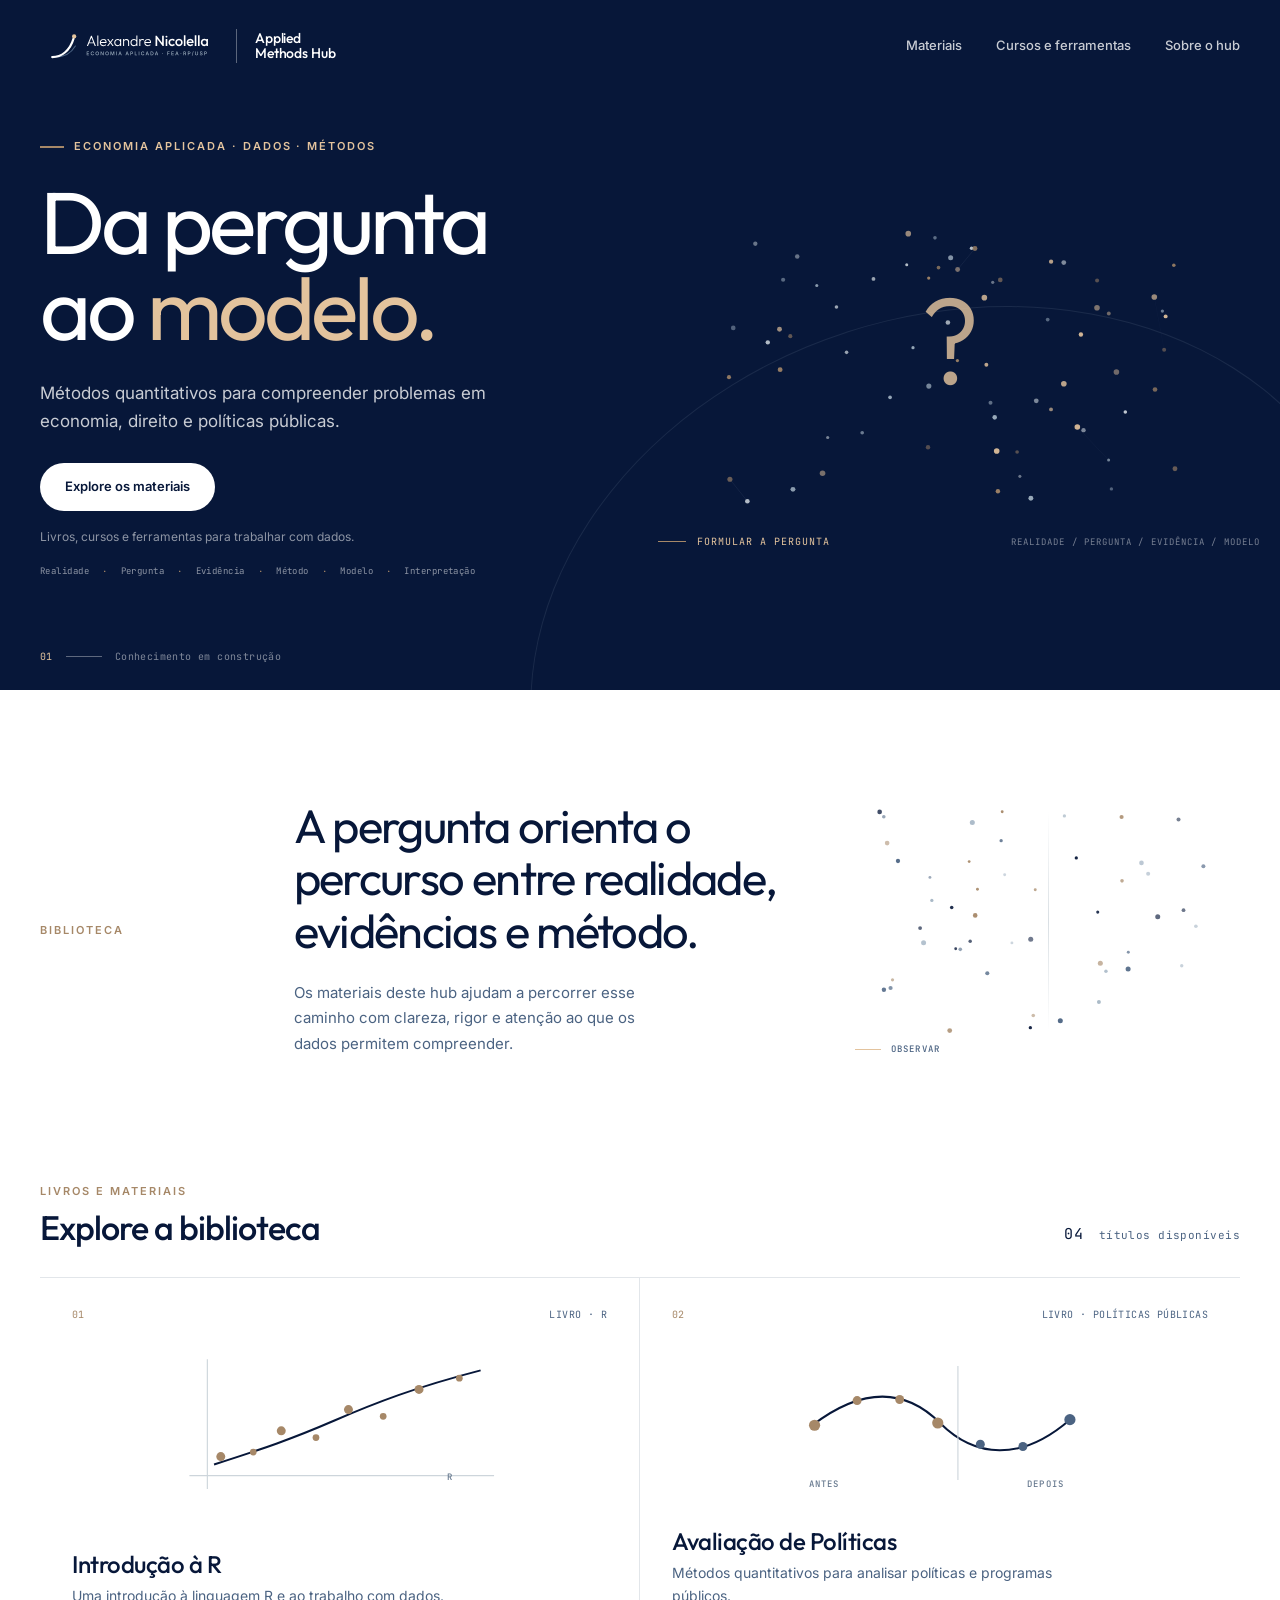
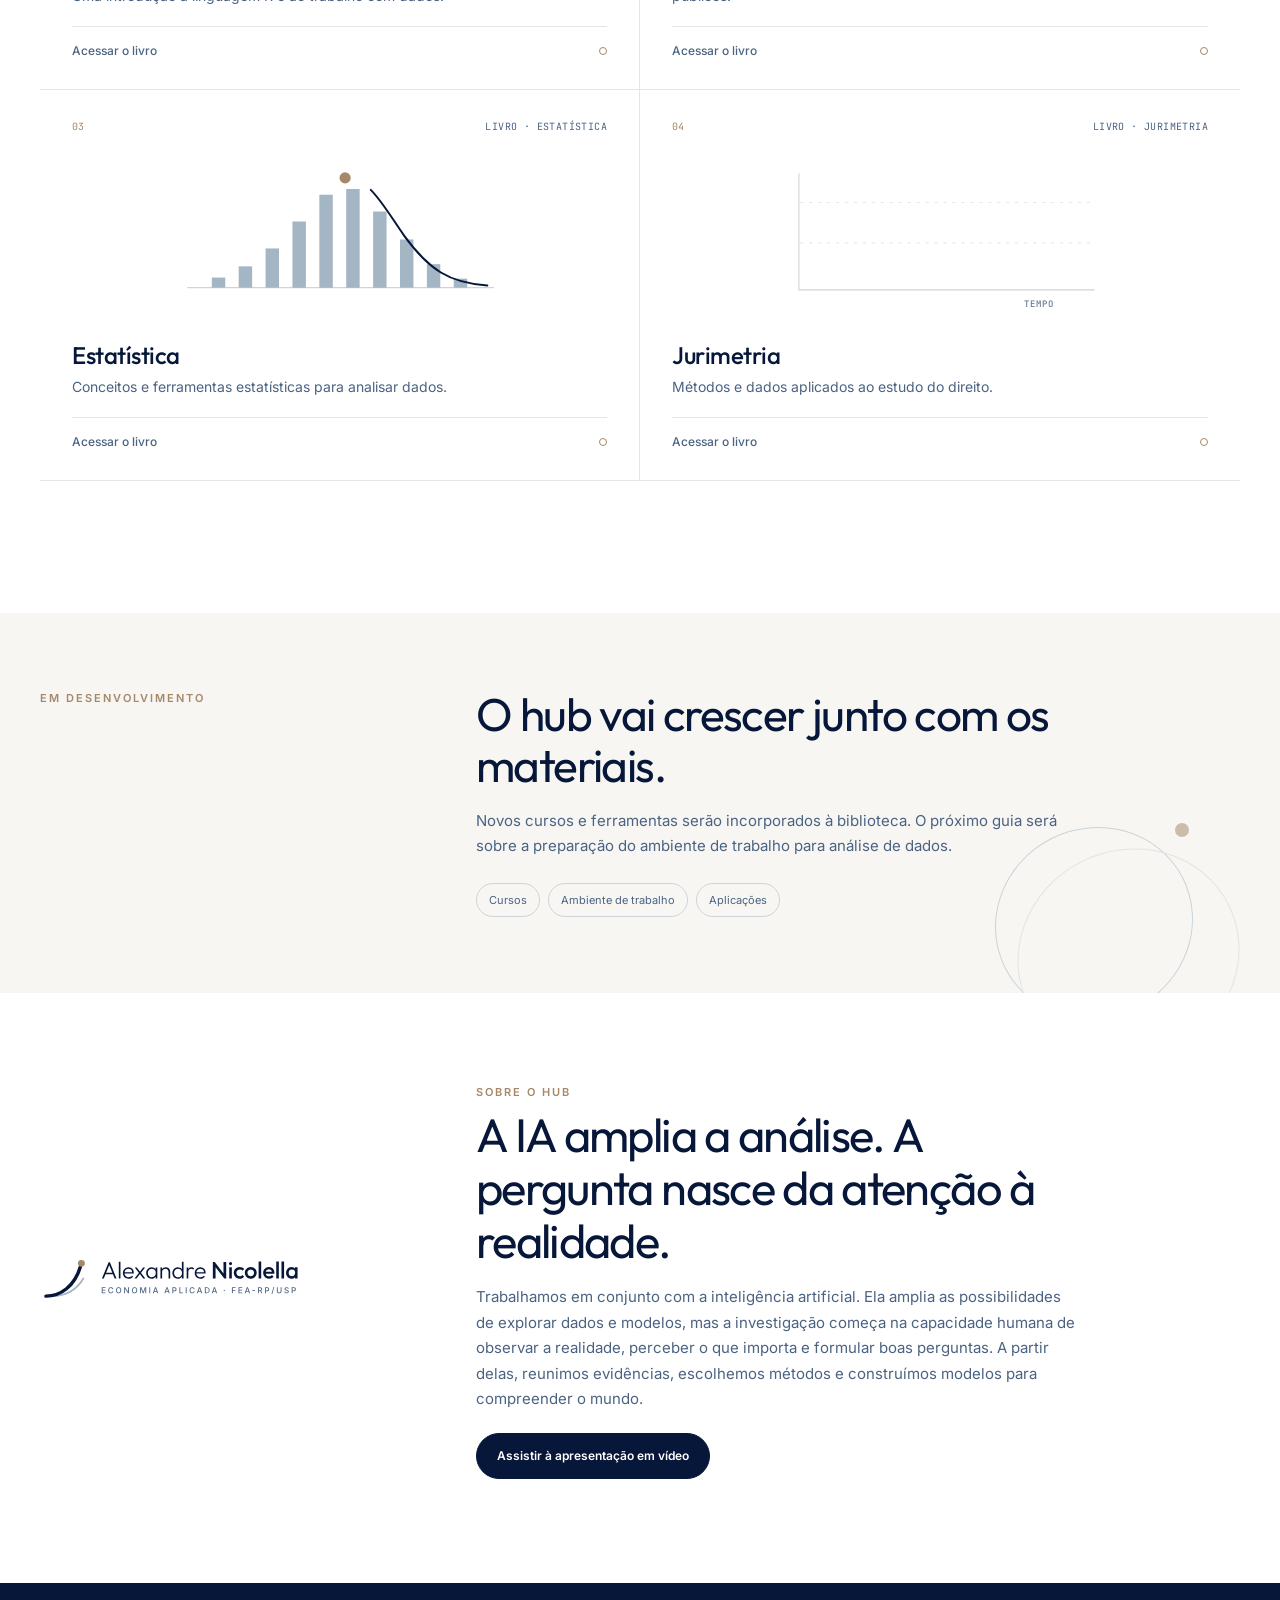
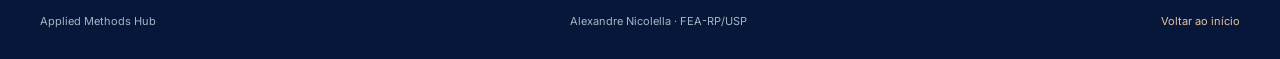
==== commit 65e2d149: "Refina layout e corrige experiência móvel" ====
--- a/index.html
+++ b/index.html
@@ -80,25 +80,40 @@
       <div class="book-grid stagger">
         <a class="book-card" href="https://anicolella.github.io/IntroducaoR/" target="_blank" rel="noreferrer">
           <div class="card-topline"><span class="card-index">01</span><span class="card-type">LIVRO · R</span></div>
-          <div class="card-graphic graphic-r" aria-hidden="true"><span>R</span><i></i><b></b></div>
+          <div class="card-graphic graphic-r" aria-hidden="true">
+            <svg viewBox="0 0 320 150">
+              <path class="mini-axis" d="M26 122H298M42 134V18"/>
+              <path class="r-trend" d="M48 112C92 98 118 89 155 73S228 43 286 28"/>
+              <g class="r-points"><circle cx="54" cy="105" r="4"/><circle cx="83" cy="101" r="3"/><circle cx="108" cy="82" r="4"/><circle cx="139" cy="88" r="3"/><circle cx="168" cy="63" r="4"/><circle cx="199" cy="69" r="3"/><circle cx="231" cy="45" r="4"/><circle cx="267" cy="35" r="3"/></g>
+              <text x="256" y="126">R</text>
+            </svg>
+          </div>
           <div class="card-copy"><h3>Introdução à R</h3><p>Uma introdução à linguagem R e ao trabalho com dados.</p></div>
           <div class="card-bottom"><span>Acessar o livro</span><span class="card-dot" aria-hidden="true"></span></div>
         </a>
         <a class="book-card" href="https://anicolella.github.io/AvaliacaoPoliticas_Pos/" target="_blank" rel="noreferrer">
           <div class="card-topline"><span class="card-index">02</span><span class="card-type">LIVRO · POLÍTICAS PÚBLICAS</span></div>
-          <div class="card-graphic graphic-policy" aria-hidden="true"><span class="orbit orbit-one"></span><span class="orbit orbit-two"></span><i></i></div>
+          <div class="card-graphic graphic-policy" aria-hidden="true">
+            <svg viewBox="0 0 320 150">
+              <path class="policy-link" d="M46 77C92 42 129 44 160 75S232 110 276 72"/>
+              <g class="policy-control"><circle cx="48" cy="77" r="5"/><circle cx="86" cy="55" r="4"/><circle cx="124" cy="54" r="4"/><circle cx="158" cy="75" r="5"/></g>
+              <g class="policy-treatment"><circle cx="196" cy="94" r="4"/><circle cx="234" cy="96" r="4"/><circle cx="276" cy="72" r="5"/></g>
+              <path class="policy-threshold" d="M176 24V126"/>
+              <text x="43" y="132">ANTES</text><text x="238" y="132">DEPOIS</text>
+            </svg>
+          </div>
           <div class="card-copy"><h3>Avaliação de Políticas</h3><p>Métodos quantitativos para analisar políticas e programas públicos.</p></div>
           <div class="card-bottom"><span>Acessar o livro</span><span class="card-dot" aria-hidden="true"></span></div>
         </a>
         <a class="book-card" href="https://anicolella.github.io/Estatistica/" target="_blank" rel="noreferrer">
           <div class="card-topline"><span class="card-index">03</span><span class="card-type">LIVRO · ESTATÍSTICA</span></div>
-          <div class="card-graphic graphic-normal" aria-hidden="true"><svg viewBox="0 0 300 130"><path class="mini-axis" d="M18 108H282"/><path class="mini-normal-curve" d="M20 106 C65 106 76 91 104 63 C122 45 135 24 150 22 C165 24 178 45 196 63 C224 91 235 106 280 106"/><g><circle cx="49" cy="97" r="3"/><circle cx="82" cy="82" r="3"/><circle cx="108" cy="62" r="3"/><circle cx="131" cy="42" r="3"/><circle cx="151" cy="27" r="3"/><circle cx="172" cy="44" r="3"/><circle cx="194" cy="63" r="3"/><circle cx="220" cy="82" r="3"/><circle cx="251" cy="96" r="3"/></g></svg></div>
+          <div class="card-graphic graphic-normal" aria-hidden="true"><svg viewBox="0 0 320 150"><path class="mini-axis" d="M24 122H298"/><g class="normal-bars"><path d="M52 122V113"/><path d="M76 122V103"/><path d="M100 122V87"/><path d="M124 122V63"/><path d="M148 122V39"/><path d="M172 122V34"/><path d="M196 122V54"/><path d="M220 122V79"/><path d="M244 122V101"/><path d="M268 122V114"/></g><path class="mini-normal-curve" d="M34 120C72 119 91 105 112 76C132 48 145 24 165 24C187 24 199 49 218 76C240 106 258 118 292 120"/><circle class="mean-point" cx="165" cy="24" r="5"/></svg></div>
           <div class="card-copy"><h3>Estatística</h3><p>Conceitos e ferramentas estatísticas para analisar dados.</p></div>
           <div class="card-bottom"><span>Acessar o livro</span><span class="card-dot" aria-hidden="true"></span></div>
         </a>
         <a class="book-card" href="https://jurimetria-usp.github.io/livro/" target="_blank" rel="noreferrer">
           <div class="card-topline"><span class="card-index">04</span><span class="card-type">LIVRO · JURIMETRIA</span></div>
-          <div class="card-graphic graphic-survival" aria-hidden="true"><svg viewBox="0 0 300 130"><path class="mini-axis" d="M24 18V108H282"/><path class="mini-survival-step" d="M25 28H68V39H103V53H139V67H173V80H207V91H244V101H280"/><g><circle cx="68" cy="39" r="3"/><circle cx="103" cy="53" r="3"/><circle cx="139" cy="67" r="3"/><circle cx="173" cy="80" r="3"/><circle cx="207" cy="91" r="3"/><circle cx="244" cy="101" r="3"/></g></svg></div>
+          <div class="card-graphic graphic-survival" aria-hidden="true"><svg viewBox="0 0 320 150"><path class="mini-axis" d="M34 20V124H298"/><path class="survival-guide" d="M35 46H296M35 82H296"/><path class="mini-survival-step" d="M35 30H78V42H112V58H151V73H186V88H224V101H260V112H294"/><g class="survival-events"><circle cx="78" cy="42" r="4"/><circle cx="112" cy="58" r="4"/><circle cx="151" cy="73" r="4"/><circle cx="186" cy="88" r="4"/><circle cx="224" cy="101" r="4"/><circle cx="260" cy="112" r="4"/></g><text x="235" y="139">TEMPO</text></svg></div>
           <div class="card-copy"><h3>Jurimetria</h3><p>Métodos e dados aplicados ao estudo do direito.</p></div>
           <div class="card-bottom"><span>Acessar o livro</span><span class="card-dot" aria-hidden="true"></span></div>
         </a>
@@ -141,9 +156,14 @@
         <div><p class="eyebrow eyebrow-dark">Apresentação</p><h2 id="video-title">Alexandre Nicolella</h2></div>
         <button class="video-close" type="button" aria-label="Fechar vídeo" data-close-video>Fechar</button>
       </div>
+      <div class="video-stage">
       <video id="intro-video" controls playsinline preload="metadata" aria-label="Vídeo de apresentação de Alexandre Nicolella">
+        <source src="assets/alexandre_vertical.mp4" type="video/mp4" media="(max-width: 640px)">
+        <source src="assets/alexandre_horizontal.mp4" type="video/mp4">
         Seu navegador não oferece suporte à reprodução deste vídeo.
       </video>
+      <p class="video-status" id="video-status" aria-live="polite">Preparando o vídeo…</p>
+      </div>
       <p class="video-caption">Uma apresentação do trabalho em economia aplicada, métodos quantitativos e análise de políticas.</p>
     </div>
   </dialog>
--- a/styles.css
+++ b/styles.css
@@ -70,10 +70,10 @@
 .intro-content { display: grid; gap: 22px; }
 .intro h2, .about h2 { max-width: 600px; margin: 0; font-family: var(--font-display); font-size: clamp(31px, 4vw, 47px); font-weight: 400; letter-spacing: -.035em; line-height: 1.12; }
 .intro-content p { max-width: 360px; margin: 0 0 4px; color: var(--slate); font-size: 15px; line-height: 1.7; }
-.intro-motion { position: relative; min-height: 260px; overflow: hidden; border-radius: 12px; background: var(--navy); }
-.intro-motion::before { position: absolute; inset: 0; background-image: linear-gradient(rgba(205,213,219,.08) 1px,transparent 1px),linear-gradient(90deg,rgba(205,213,219,.08) 1px,transparent 1px); background-size: 32px 32px; content: ''; }
+.intro-motion { position: relative; min-height: 280px; overflow: hidden; background: transparent; }
+.intro-motion::before { position: absolute; top: 8%; bottom: 14%; left: 50%; width: 1px; background: linear-gradient(transparent,var(--pearl),transparent); content: ''; opacity: .75; }
 .intro-motion canvas { position: absolute; inset: 0; width: 100%; height: 100%; }
-.intro-motion-caption { position: absolute; right: 17px; bottom: 15px; left: 17px; display: flex; align-items: center; gap: 10px; color: rgba(255,255,255,.72); font: 9px var(--font-mono); letter-spacing: .12em; }
+.intro-motion-caption { position: absolute; right: 0; bottom: 15px; left: 0; display: flex; align-items: center; gap: 10px; color: var(--slate); font: 9px var(--font-mono); letter-spacing: .12em; }
 .intro-motion-caption span { width: 26px; height: 1px; background: var(--sand); }
 .intro-motion-caption b { font-weight: 500; }
 .chart-axis,.mini-axis { fill: none; stroke: var(--pearl); stroke-width: 1; }
@@ -98,54 +98,49 @@
 @keyframes points-appear { from { opacity: 0; scale: .25; } to { opacity: 1; scale: 1; } }
 @keyframes gather-point { from { transform: translate(var(--dx,0px),var(--dy,46px)) scale(.25); opacity: 0; } to { transform: translate(0,0) scale(1); opacity: 1; } }
 
-.library { padding-block: 30px 112px; }
+.library { padding-block: 42px 132px; }
 .section-heading { display: flex; align-items: end; justify-content: space-between; margin-bottom: 30px; }
 .eyebrow-dark { margin-bottom: 9px; color: var(--bronze); }
 .section-heading h2 { margin: 0; font-family: var(--font-display); font-size: 34px; font-weight: 500; letter-spacing: -.03em; line-height: 1.15; }
 .section-count { margin: 0 0 3px; color: var(--slate); font: 11px var(--font-mono); letter-spacing: .04em; }
 .section-count span { margin-right: 8px; color: var(--navy); font-size: 15px; }
-.book-grid { display: grid; grid-template-columns: repeat(2, minmax(0, 1fr)); gap: 18px; }
-.book-card { position: relative; display: flex; min-height: 370px; flex-direction: column; overflow: hidden; padding: 22px; border: 1px solid var(--line); border-radius: 12px; background: var(--white); color: var(--navy); text-decoration: none; transition: transform .25s var(--ease), box-shadow .25s ease, border-color .25s ease; }
-.book-card:hover { z-index: 1; border-color: rgba(7,23,57,.12); box-shadow: 0 30px 60px -30px rgba(7,23,57,.25); transform: translateY(-6px) scale(1.01); }
+.book-grid { display: grid; grid-template-columns: repeat(2, minmax(0, 1fr)); border-top: 1px solid var(--line); border-bottom: 1px solid var(--line); }
+.book-card { position: relative; display: flex; min-height: 390px; flex-direction: column; overflow: hidden; padding: 30px 32px 28px; color: var(--navy); text-decoration: none; transition: background .35s ease; }
+.book-card:nth-child(odd) { border-right: 1px solid var(--line); }
+.book-card:nth-child(-n+2) { border-bottom: 1px solid var(--line); }
+.book-card:hover { background: var(--paper); }
 .card-topline { position: relative; z-index: 2; display: flex; align-items: center; justify-content: space-between; color: var(--slate); font: 10px var(--font-mono); letter-spacing: .04em; }
 .card-index { color: var(--bronze); }
 .card-type { text-align: right; }
-.card-graphic { position: relative; display: grid; height: 150px; place-items: center; margin: 13px 0 16px; overflow: hidden; border-radius: 8px; background-color: var(--paper); }
-.card-graphic::before { position: absolute; inset: 0; background-image: linear-gradient(rgba(205,213,219,.3) 1px, transparent 1px), linear-gradient(90deg, rgba(205,213,219,.3) 1px, transparent 1px); background-size: 24px 24px; opacity: .42; content: ''; }
-.graphic-r > span { position: relative; z-index: 1; color: var(--navy); font: 500 82px/.8 var(--font-display); letter-spacing: -.08em; }
-.graphic-r i, .graphic-r b { position: absolute; z-index: 1; display: block; width: 8px; height: 8px; border-radius: 50%; background: var(--bronze); }
-.graphic-r i { top: 38%; left: 35%; }.graphic-r b { right: 32%; bottom: 29%; width: 5px; height: 5px; background: var(--slate); }
-.graphic-policy .orbit { position: absolute; width: 112px; height: 112px; border: 1px solid var(--mist); border-radius: 50%; }
-.graphic-policy .orbit-one { transform: scaleX(1.7) rotate(27deg); }.graphic-policy .orbit-two { transform: scaleX(1.7) rotate(-27deg); }
-.graphic-policy i { position: relative; z-index: 1; width: 12px; height: 12px; border-radius: 50%; background: var(--bronze); box-shadow: 0 0 0 7px rgba(166,136,104,.14); }
-.graphic-normal::before,.graphic-survival::before { opacity: 0; }
-.graphic-normal svg,.graphic-survival svg { position: relative; z-index: 1; display: block; width: 100%; height: 100%; padding: 8px 13px; }
-.graphic-normal .mini-normal-curve { stroke-width: 2; }
-.graphic-survival .mini-survival-step { stroke-width: 2; }
-.graphic-normal g circle,.graphic-survival g circle { fill: var(--bronze); }
+.card-graphic { position: relative; display: grid; height: 168px; place-items: center; margin: 18px 0 20px; overflow: hidden; }
+.card-graphic svg { display: block; width: 100%; height: 100%; }
+.card-graphic text { fill: var(--text-muted); font: 500 8px var(--font-mono); letter-spacing: .12em; }
+.mini-axis,.policy-threshold,.survival-guide { fill: none; stroke: var(--pearl); stroke-width: 1; }
+.r-trend,.policy-link,.mini-normal-curve,.mini-survival-step { fill: none; stroke: var(--navy); stroke-width: 2; vector-effect: non-scaling-stroke; }
+.r-points circle,.policy-control circle,.survival-events circle,.mean-point { fill: var(--bronze); }
+.policy-treatment circle { fill: var(--slate); }
+.normal-bars path { fill: none; stroke: var(--mist); stroke-width: 12; }
+.survival-guide { opacity: .5; stroke-dasharray: 3 5; }
 .card-copy { margin-top: auto; }
 .card-copy h3 { margin: 0 0 6px; font-family: var(--font-display); font-size: 24px; font-weight: 500; letter-spacing: -.02em; line-height: 1.2; }
 .card-copy p { max-width: 430px; margin: 0; color: var(--slate); font-size: 14px; line-height: 1.6; }
 .card-bottom { display: flex; align-items: center; justify-content: space-between; margin-top: 19px; padding-top: 14px; border-top: 1px solid var(--line); color: var(--slate); font-size: 12px; font-weight: 500; }
 .card-dot { width: 8px; height: 8px; border: 1px solid var(--bronze); border-radius: 50%; transition: background .2s ease, transform .2s ease; }
 .book-card:hover .card-dot { background: var(--bronze); transform: scale(1.2); }
-.book-card.motion-in .graphic-r i { animation: drift-one 2.6s var(--ease) infinite alternate; }
-.book-card.motion-in .graphic-r b { animation: drift-two 2.2s var(--ease) infinite alternate; }
-.book-card.motion-in .graphic-policy .orbit-one { animation: orbit-turn 18s linear infinite; }
-.book-card.motion-in .graphic-policy .orbit-two { animation: orbit-turn 23s linear infinite reverse; }
-.book-card.motion-in .graphic-policy i { animation: pulse-point 2.2s ease-in-out infinite; }
-.book-card.motion-in .mini-normal-curve { animation: model-breathe 4.8s var(--ease) infinite; }
-.book-card.motion-in .mini-survival-step { animation: timeline-draw 5.2s var(--ease) infinite; }
-.book-card.motion-in .graphic-normal g circle { animation: distribution-gather 4.8s var(--ease) infinite; }
-.book-card.motion-in .graphic-survival g circle { animation: event-arrive 5.2s var(--ease) infinite; }
-.book-card.motion-in .graphic-normal g circle:nth-child(2n),.book-card.motion-in .graphic-survival g circle:nth-child(2n) { animation-delay: 100ms; }
-@keyframes model-breathe { 0%,12% { stroke-dashoffset: 620; opacity: .25; } 42%,78% { stroke-dashoffset: 0; opacity: 1; } 100% { stroke-dashoffset: -620; opacity: .2; } }
-@keyframes distribution-gather { 0%,12% { transform: translate(var(--dx,0px),var(--dy,46px)) scale(.3); opacity: .2; } 42%,78% { transform: translate(0,0) scale(1); opacity: 1; } 100% { transform: translate(var(--dx,0px),var(--dy,46px)) scale(.3); opacity: .15; } }
-@keyframes timeline-draw { 0%,10% { stroke-dashoffset: 620; opacity: .25; } 68%,86% { stroke-dashoffset: 0; opacity: 1; } 100% { stroke-dashoffset: -620; opacity: .2; } }
-@keyframes event-arrive { 0%,24% { opacity: 0; scale: .25; } 48%,82% { opacity: 1; scale: 1; } 100% { opacity: 0; scale: .25; } }
-@keyframes drift-one { to { transform: translate(30px,18px); } }
-@keyframes drift-two { to { transform: translate(-24px,-19px); } }
-@keyframes orbit-turn { to { rotate: 360deg; } }
+.book-card.motion-in .r-trend { stroke-dasharray: 360; animation: trace-line 10s var(--ease) infinite; }
+.book-card.motion-in .r-points circle { animation: data-breathe 7s ease-in-out infinite alternate; animation-delay: calc(var(--i, 0) * 100ms); }
+.book-card.motion-in .policy-link { stroke-dasharray: 420; animation: trace-line 12s var(--ease) infinite; }
+.book-card.motion-in .policy-treatment { animation: policy-shift 8s var(--ease) infinite alternate; transform-box: fill-box; transform-origin: center; }
+.book-card.motion-in .mini-normal-curve { stroke-dasharray: 420; animation: trace-line 11s var(--ease) infinite; }
+.book-card.motion-in .normal-bars path { animation: histogram-breathe 8s ease-in-out infinite alternate; transform-box: fill-box; transform-origin: bottom; }
+.book-card.motion-in .mini-survival-step { stroke-dasharray: 620; animation: timeline-draw 12s var(--ease) infinite; }
+.book-card.motion-in .survival-events circle { animation: event-arrive 12s var(--ease) infinite; }
+@keyframes trace-line { 0%,8% { stroke-dashoffset: 420; opacity: .3; } 38%,92% { stroke-dashoffset: 0; opacity: 1; } 100% { stroke-dashoffset: 0; opacity: .3; } }
+@keyframes data-breathe { to { transform: translateY(-5px); opacity: .65; } }
+@keyframes policy-shift { to { transform: translateY(-13px); } }
+@keyframes histogram-breathe { to { transform: scaleY(.78); opacity: .7; } }
+@keyframes timeline-draw { 0%,8% { stroke-dashoffset: 620; opacity: .35; } 52%,92% { stroke-dashoffset: 0; opacity: 1; } 100% { stroke-dashoffset: 0; opacity: .35; } }
+@keyframes event-arrive { 0%,18% { opacity: .25; scale: .7; } 48%,92% { opacity: 1; scale: 1; } 100% { opacity: .35; scale: .8; } }
 @keyframes pulse-point { 50% { box-shadow: 0 0 0 12px rgba(166,136,104,.08); } }
 
 .next-section { overflow: hidden; background: var(--paper); }
@@ -186,6 +181,9 @@
 .video-close { min-height: 42px; padding: 0 16px; border: 1px solid var(--line); border-radius: 999px; color: var(--navy); background: var(--white); font: 500 12px var(--font-text); cursor: pointer; }
 .video-close:hover { border-color: var(--navy); }
 .video-dialog video { display: block; width: 100%; max-height: min(70vh,680px); border-radius: 12px; background: var(--navy); object-fit: contain; }
+.video-stage { position: relative; min-height: 220px; border-radius: 12px; background: var(--navy); }
+.video-status { position: absolute; inset: 50% auto auto 50%; z-index: 2; width: min(80%,360px); margin: 0; color: var(--white); font-size: 13px; text-align: center; transform: translate(-50%,-50%); }
+.video-status[hidden] { display: none; }
 .video-dialog.portrait-video video { width: auto; height: min(68vh,760px); max-width: 100%; margin-inline: auto; }
 .video-caption { margin: -3px 0 2px; color: var(--slate); font-size: 12px; line-height: 1.55; }
 
@@ -238,9 +236,11 @@
   .section-heading h2 { font-size: 29px; }
   .section-count { font-size: 9px; white-space: nowrap; }
   .section-count span { font-size: 12px; }
-  .book-grid { grid-template-columns: 1fr; gap: 12px; }
-  .book-card { min-height: 340px; padding: 17px; }
-  .card-graphic { height: 138px; margin-block: 12px; }
+  .book-grid { grid-template-columns: 1fr; }
+  .book-card { min-height: 350px; padding: 26px 0; }
+  .book-card:nth-child(odd) { border-right: 0; }
+  .book-card:nth-child(-n+3) { border-bottom: 1px solid var(--line); }
+  .card-graphic { height: 150px; margin-block: 14px; }
   .card-copy h3 { font-size: 23px; }
   .next-inner { min-height: 390px; padding-block: 59px; }
   .next-copy h2 { font-size: 35px; }
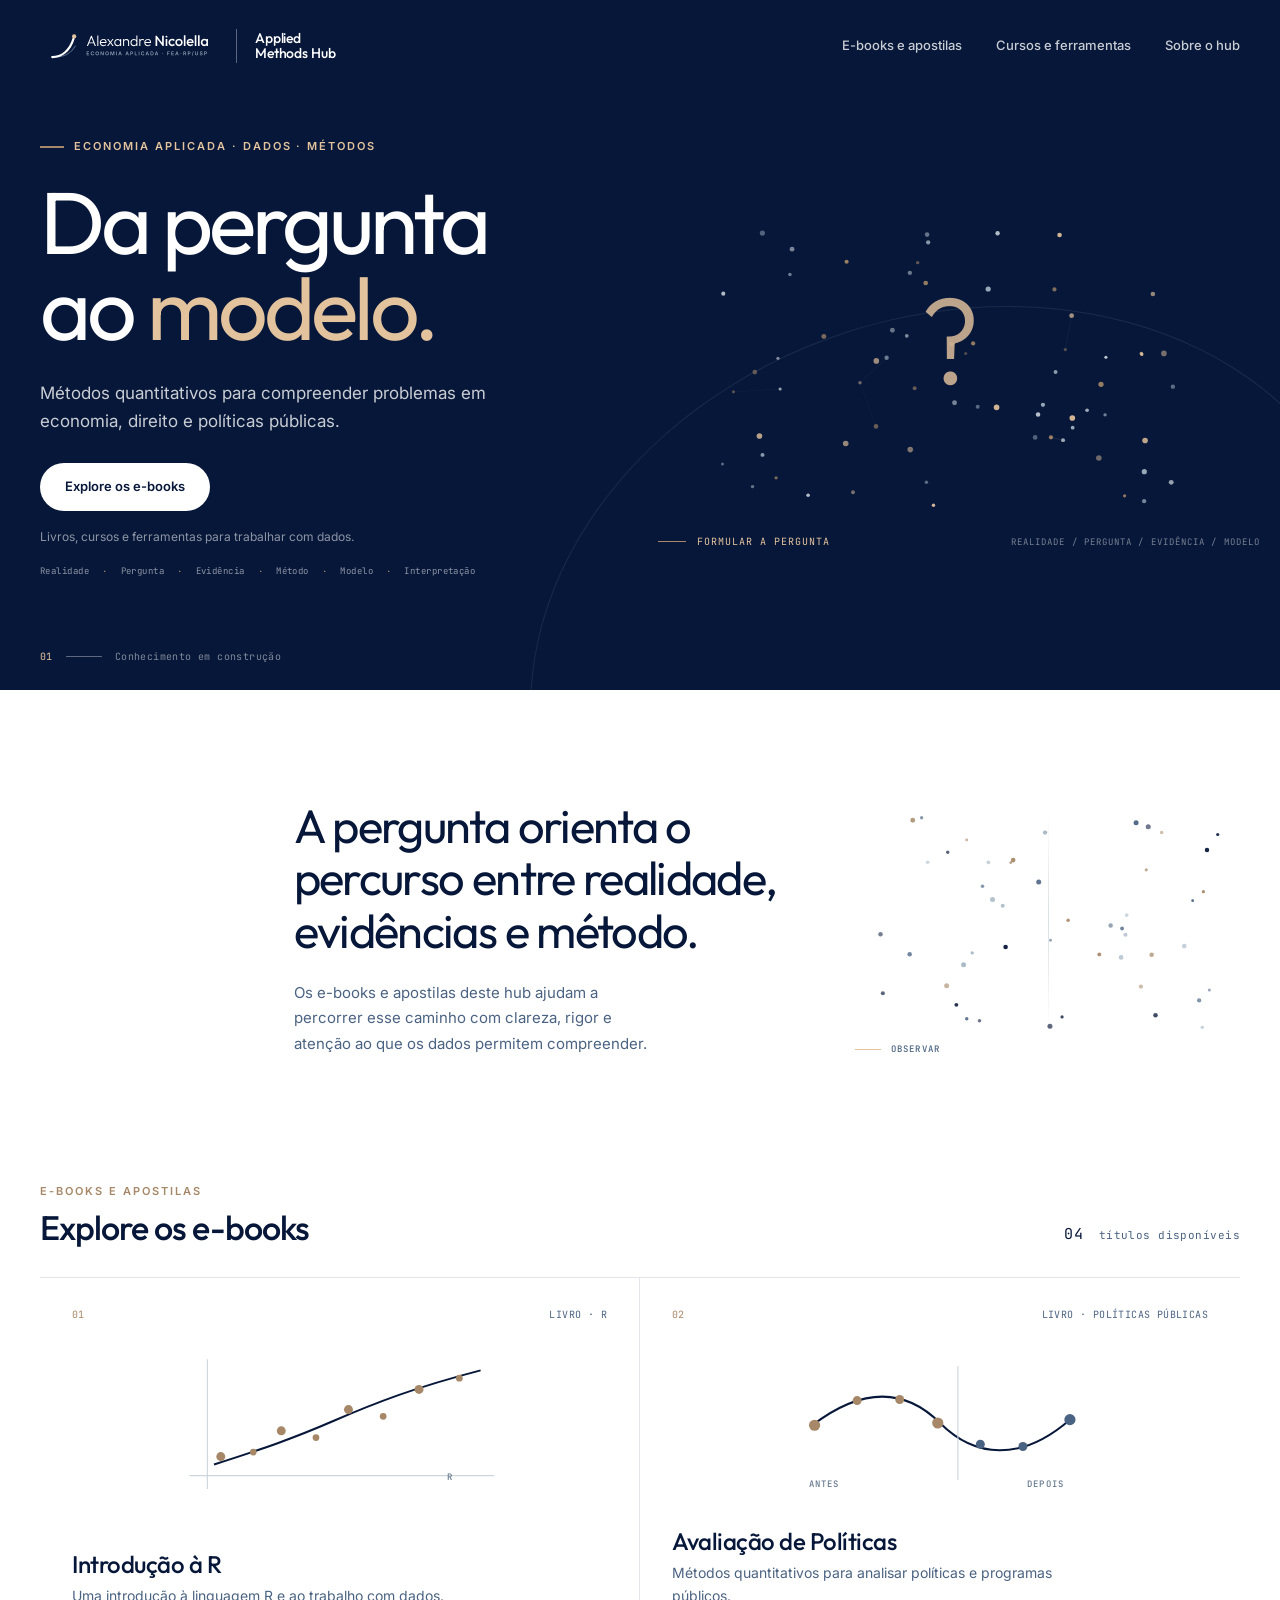
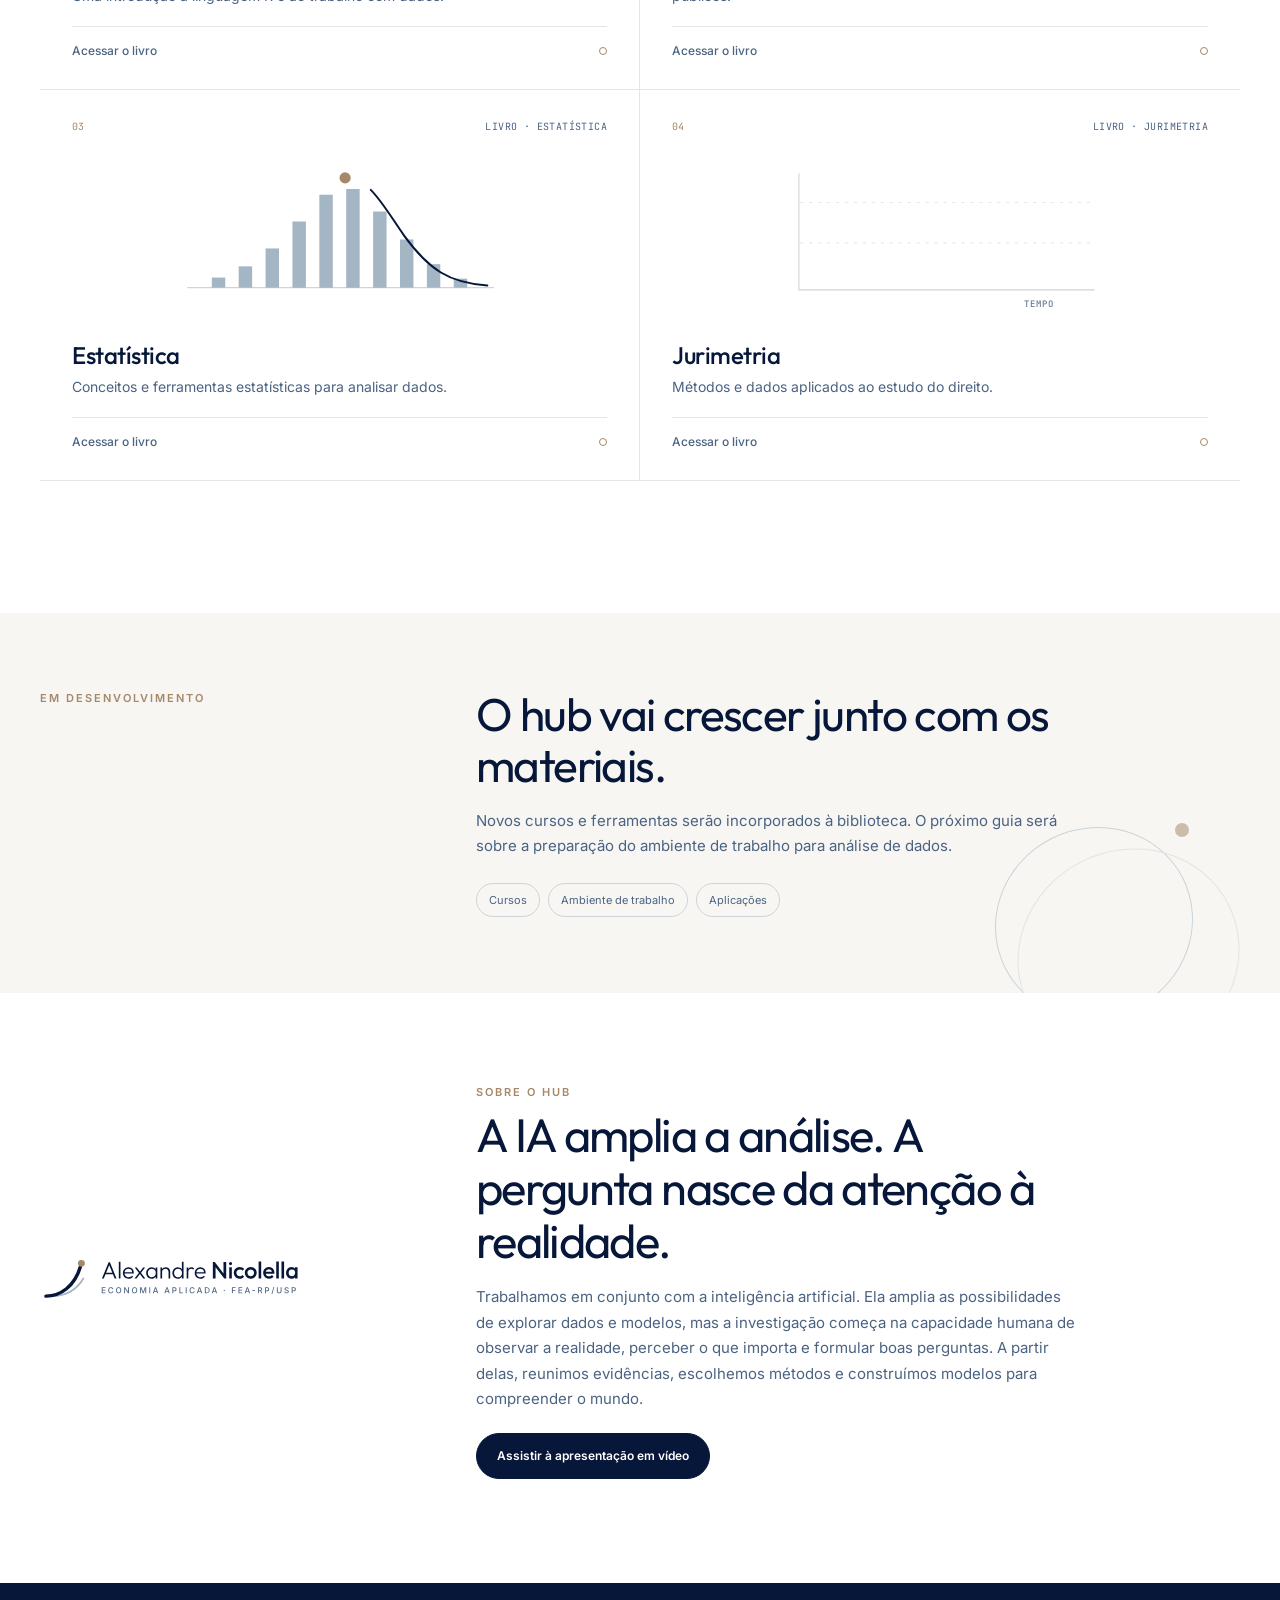
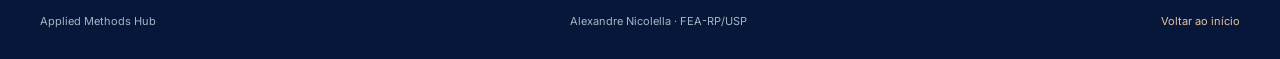
==== commit 91ce8f7f: "Atualiza nomenclatura dos materiais" ====
--- a/index.html
+++ b/index.html
@@ -26,7 +26,7 @@
       <span></span><span></span>
     </button>
     <nav class="main-nav" id="main-nav" aria-label="Navegação principal">
-      <a href="#materiais">Materiais</a>
+      <a href="#materiais">E-books e apostilas</a>
       <a href="#proximos">Cursos e ferramentas</a>
       <a href="#sobre">Sobre o hub</a>
     </nav>
@@ -38,7 +38,7 @@
         <p class="eyebrow"><span class="eyebrow-mark"></span> Economia aplicada · Dados · Métodos</p>
         <h1 id="hero-title">Da pergunta<br>ao <span>modelo.</span></h1>
         <p class="hero-lede">Métodos quantitativos para compreender problemas em economia, direito e políticas públicas.</p>
-        <a class="button button-light" href="#materiais">Explore os materiais</a>
+        <a class="button button-light" href="#materiais">Explore os e-books</a>
         <p class="hero-note">Livros, cursos e ferramentas para trabalhar com dados.</p>
         <div class="method-sequence" aria-label="Etapas: realidade, pergunta, evidência, método, modelo e interpretação">
           <span>Realidade</span><span>Pergunta</span><span>Evidência</span><span>Método</span><span>Modelo</span><span>Interpretação</span>
@@ -58,10 +58,10 @@
     </section>
 
     <section class="intro section-wrap reveal" id="materiais">
-      <div class="section-kicker">Biblioteca</div>
+      <div class="section-kicker" aria-hidden="true"></div>
       <div class="intro-content">
         <h2>A pergunta orienta o percurso entre realidade, evidências e método.</h2>
-        <p>Os materiais deste hub ajudam a percorrer esse caminho com clareza, rigor e atenção ao que os dados permitem compreender.</p>
+        <p>Os e-books e apostilas deste hub ajudam a percorrer esse caminho com clareza, rigor e atenção ao que os dados permitem compreender.</p>
       </div>
       <div class="intro-motion" aria-label="Animação conceitual: pontos dispersos se organizam em evidência">
         <canvas id="library-particle-field" aria-hidden="true"></canvas>
@@ -72,8 +72,8 @@
     <section class="library section-wrap" aria-label="Livros disponíveis">
       <div class="section-heading reveal">
         <div>
-          <p class="eyebrow eyebrow-dark">Livros e materiais</p>
-          <h2>Explore a biblioteca</h2>
+          <p class="eyebrow eyebrow-dark">E-books e apostilas</p>
+          <h2>Explore os e-books</h2>
         </div>
         <p class="section-count"><span>04</span> títulos disponíveis</p>
       </div>
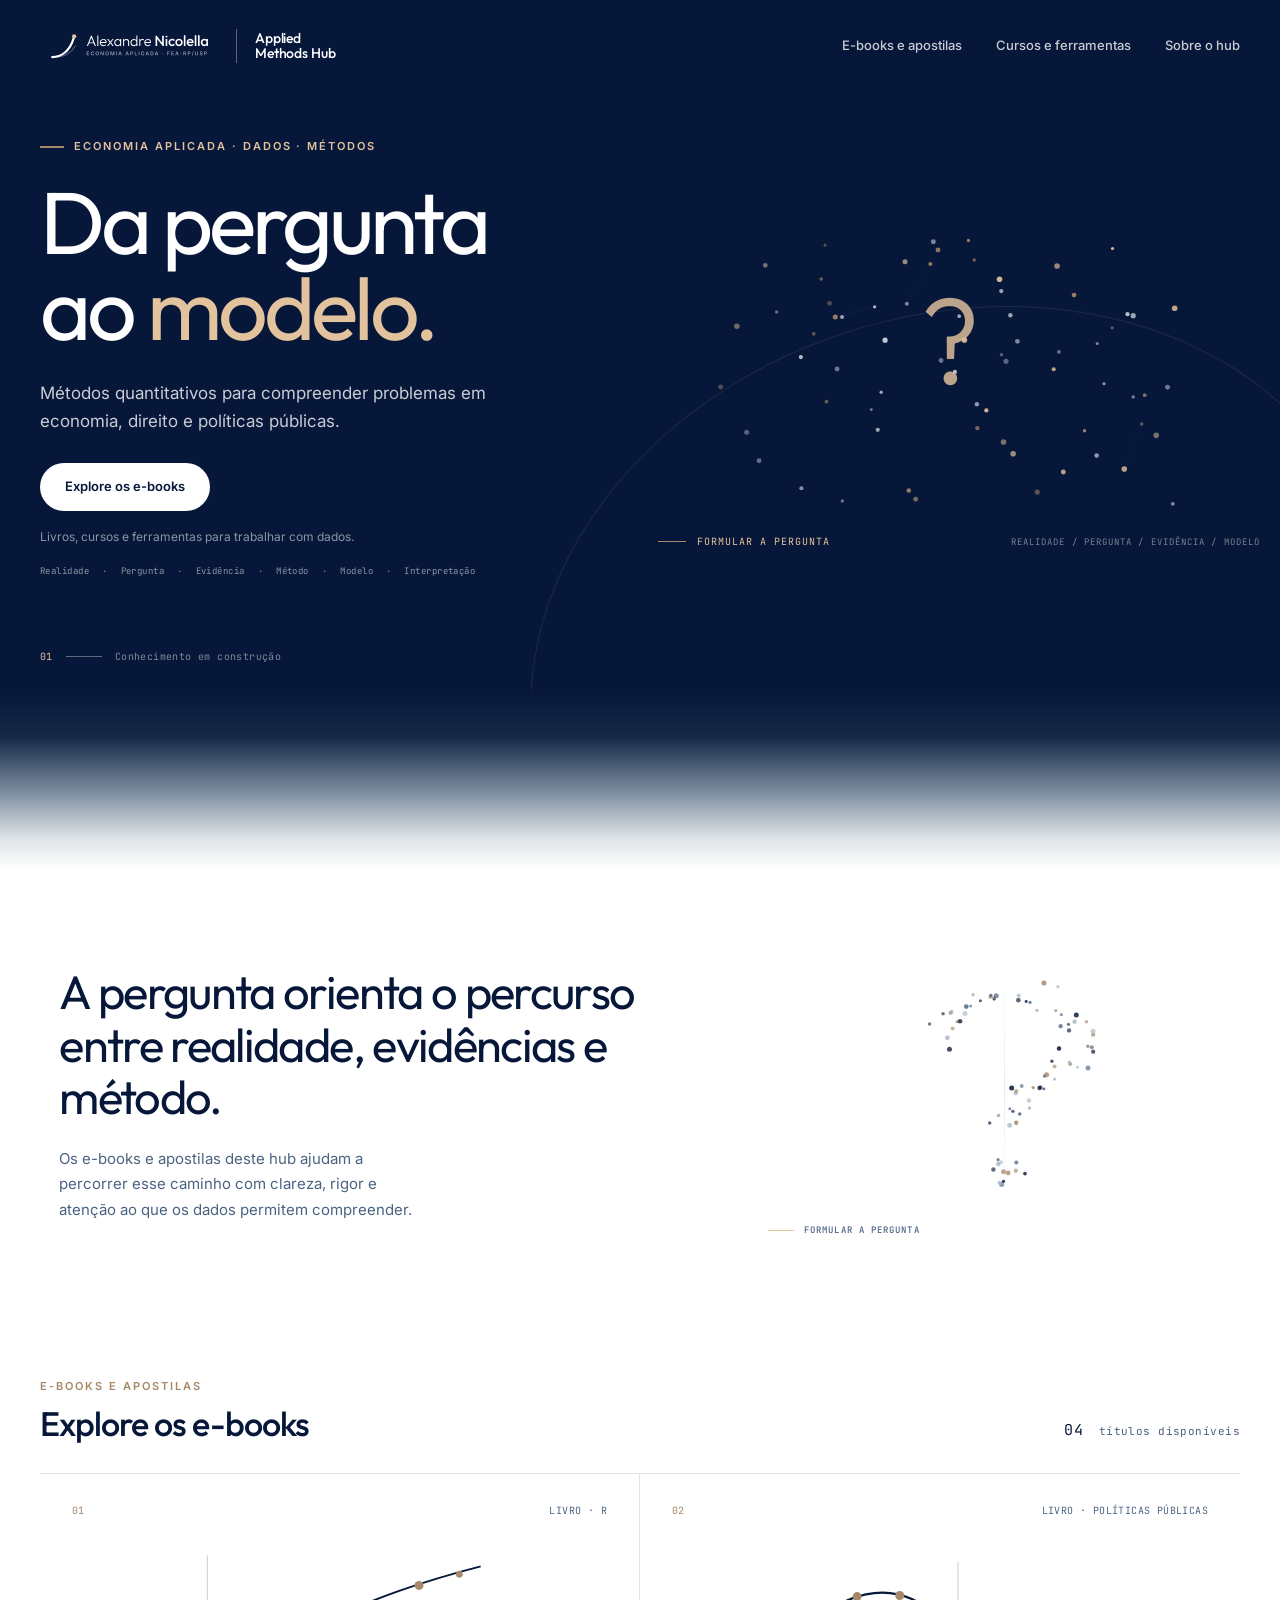
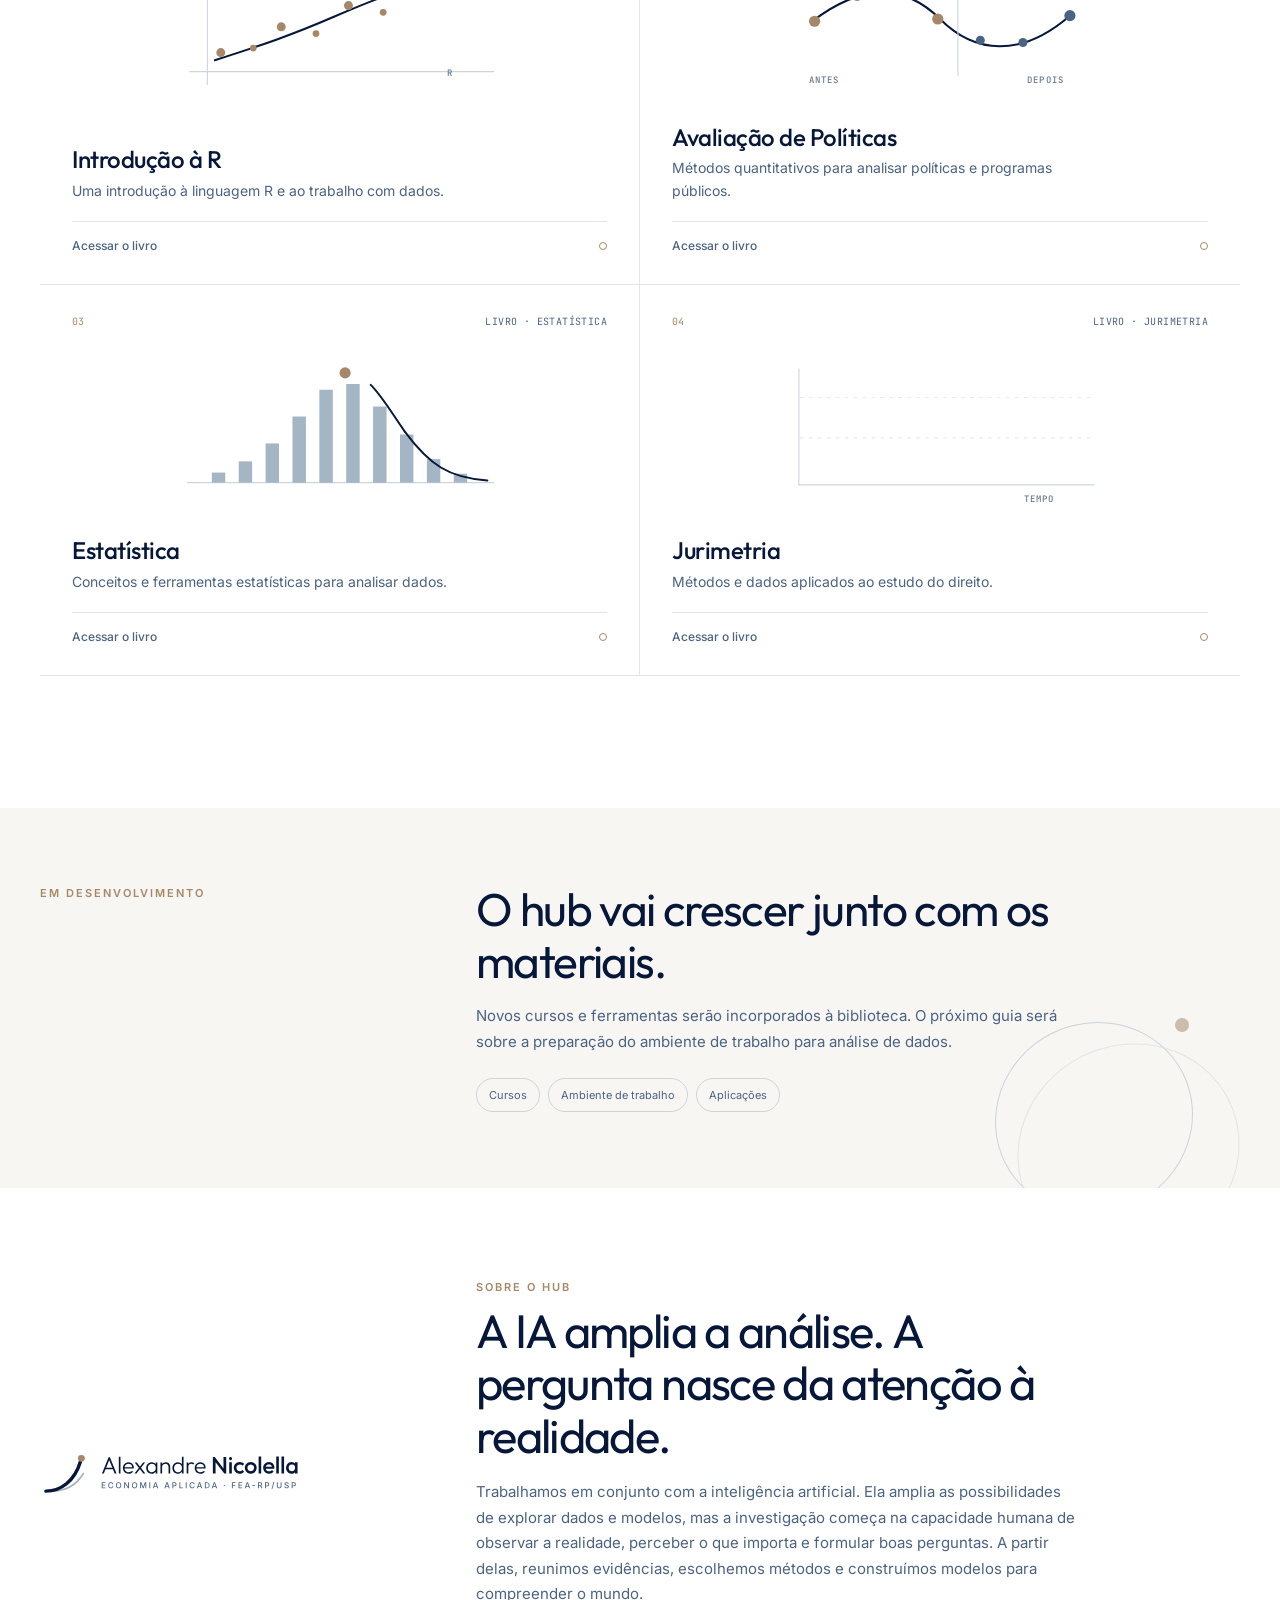
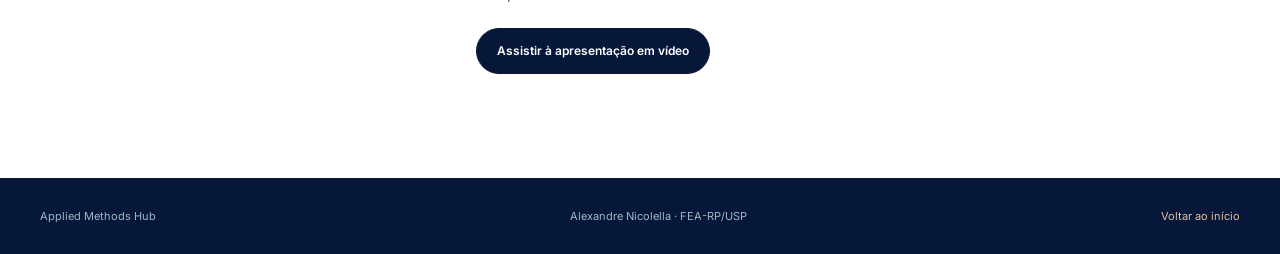
==== commit b7dfb9c4: "Suaviza transição e renova dinâmica conceitual" ====
--- a/index.html
+++ b/index.html
@@ -57,15 +57,16 @@
       <div class="hero-bottom" aria-hidden="true"><span>01</span><span class="hero-bottom-line"></span><span>Conhecimento em construção</span></div>
     </section>
 
+    <div class="hero-transition" aria-hidden="true"></div>
+
     <section class="intro section-wrap reveal" id="materiais">
-      <div class="section-kicker" aria-hidden="true"></div>
       <div class="intro-content">
         <h2>A pergunta orienta o percurso entre realidade, evidências e método.</h2>
         <p>Os e-books e apostilas deste hub ajudam a percorrer esse caminho com clareza, rigor e atenção ao que os dados permitem compreender.</p>
       </div>
-      <div class="intro-motion" aria-label="Animação conceitual: pontos dispersos se organizam em evidência">
+      <div class="intro-motion" aria-label="Animação conceitual: uma interrogação se dispersa e se transforma em uma ideia">
         <canvas id="library-particle-field" aria-hidden="true"></canvas>
-        <div class="intro-motion-caption" aria-hidden="true"><span></span><b id="library-phase-label">OBSERVAR</b></div>
+        <div class="intro-motion-caption" aria-hidden="true"><span></span><b id="library-phase-label">FORMULAR A PERGUNTA</b></div>
       </div>
     </section>
 
--- a/styles.css
+++ b/styles.css
@@ -64,14 +64,15 @@
 .hero-bottom { position: absolute; right: max(32px, calc((100vw - var(--content)) / 2)); bottom: 27px; left: max(32px, calc((100vw - var(--content)) / 2)); display: flex; align-items: center; gap: 13px; color: rgba(255,255,255,.49); font: 10px var(--font-mono); letter-spacing: .04em; }
 .hero-bottom > span:first-child { color: var(--sand); }
 .hero-bottom-line { width: 36px; height: 1px; background: rgba(255,255,255,.35); }
-
-.intro { display: grid; grid-template-columns: .55fr 1.35fr 1fr; align-items: center; gap: 42px; padding-block: 100px 72px; }
+.hero-transition { height: clamp(120px, 14vw, 190px); background: linear-gradient(180deg, var(--navy) 0%, #132846 26%, #8090a3 58%, #dce2e6 82%, var(--white) 100%); }
+
+.intro { display: grid; grid-template-columns: minmax(0,1.15fr) minmax(320px,.85fr); align-items: center; gap: clamp(48px,7vw,110px); padding-block: 72px 86px; }
 .section-kicker { color: var(--bronze); font-size: 11px; font-weight: 600; letter-spacing: .18em; text-transform: uppercase; }
-.intro-content { display: grid; gap: 22px; }
+.intro-content { display: grid; max-width: 650px; justify-self: center; gap: 22px; }
 .intro h2, .about h2 { max-width: 600px; margin: 0; font-family: var(--font-display); font-size: clamp(31px, 4vw, 47px); font-weight: 400; letter-spacing: -.035em; line-height: 1.12; }
 .intro-content p { max-width: 360px; margin: 0 0 4px; color: var(--slate); font-size: 15px; line-height: 1.7; }
-.intro-motion { position: relative; min-height: 280px; overflow: hidden; background: transparent; }
-.intro-motion::before { position: absolute; top: 8%; bottom: 14%; left: 50%; width: 1px; background: linear-gradient(transparent,var(--pearl),transparent); content: ''; opacity: .75; }
+.intro-motion { position: relative; width: 100%; min-height: 310px; overflow: hidden; background: transparent; }
+.intro-motion::before { position: absolute; top: 10%; bottom: 16%; left: 50%; width: 1px; background: linear-gradient(transparent,var(--pearl),transparent); content: ''; opacity: .45; }
 .intro-motion canvas { position: absolute; inset: 0; width: 100%; height: 100%; }
 .intro-motion-caption { position: absolute; right: 0; bottom: 15px; left: 0; display: flex; align-items: center; gap: 10px; color: var(--slate); font: 9px var(--font-mono); letter-spacing: .12em; }
 .intro-motion-caption span { width: 26px; height: 1px; background: var(--sand); }
@@ -197,8 +198,8 @@
   .hero { min-height: 640px; grid-template-columns: 1fr 1fr; padding-top: 130px; }
   .hero h1 { font-size: clamp(56px, 8vw, 72px); }
   .hero-visual { height: 360px; margin-right: -48px; }
-  .intro { grid-template-columns: .55fr 1.45fr; gap: 32px; }
-  .intro-motion { grid-column: 2; min-height: 230px; }
+  .intro { grid-template-columns: minmax(0,1.1fr) minmax(280px,.9fr); gap: 36px; }
+  .intro-motion { min-height: 260px; }
   .next-inner, .about { grid-template-columns: .8fr 2fr; gap: 32px; }
 }
 @media (max-width: 640px) {
@@ -226,10 +227,11 @@
   .visual-caption { bottom: 14px; left: 12px; font-size: 9px; }
   .visual-footnote { right: 4px; bottom: 14px; font-size: 8px; }
   .hero-bottom { right: 20px; bottom: 20px; left: 20px; }
+  .hero-transition { height: 120px; }
   .intro, .next-inner, .about { grid-template-columns: 1fr; gap: 19px; }
-  .intro { padding-block: 66px 46px; }
+  .intro { padding-block: 58px 46px; }
   .intro-content { gap: 14px; }
-  .intro-motion { grid-column: 1; min-height: 220px; margin-top: 9px; }
+  .intro-motion { grid-column: 1; min-height: 250px; margin-top: 9px; }
   .intro h2, .about h2 { font-size: 34px; }
   .library { padding-block: 24px 74px; }
   .section-heading { align-items: end; gap: 10px; margin-bottom: 22px; }
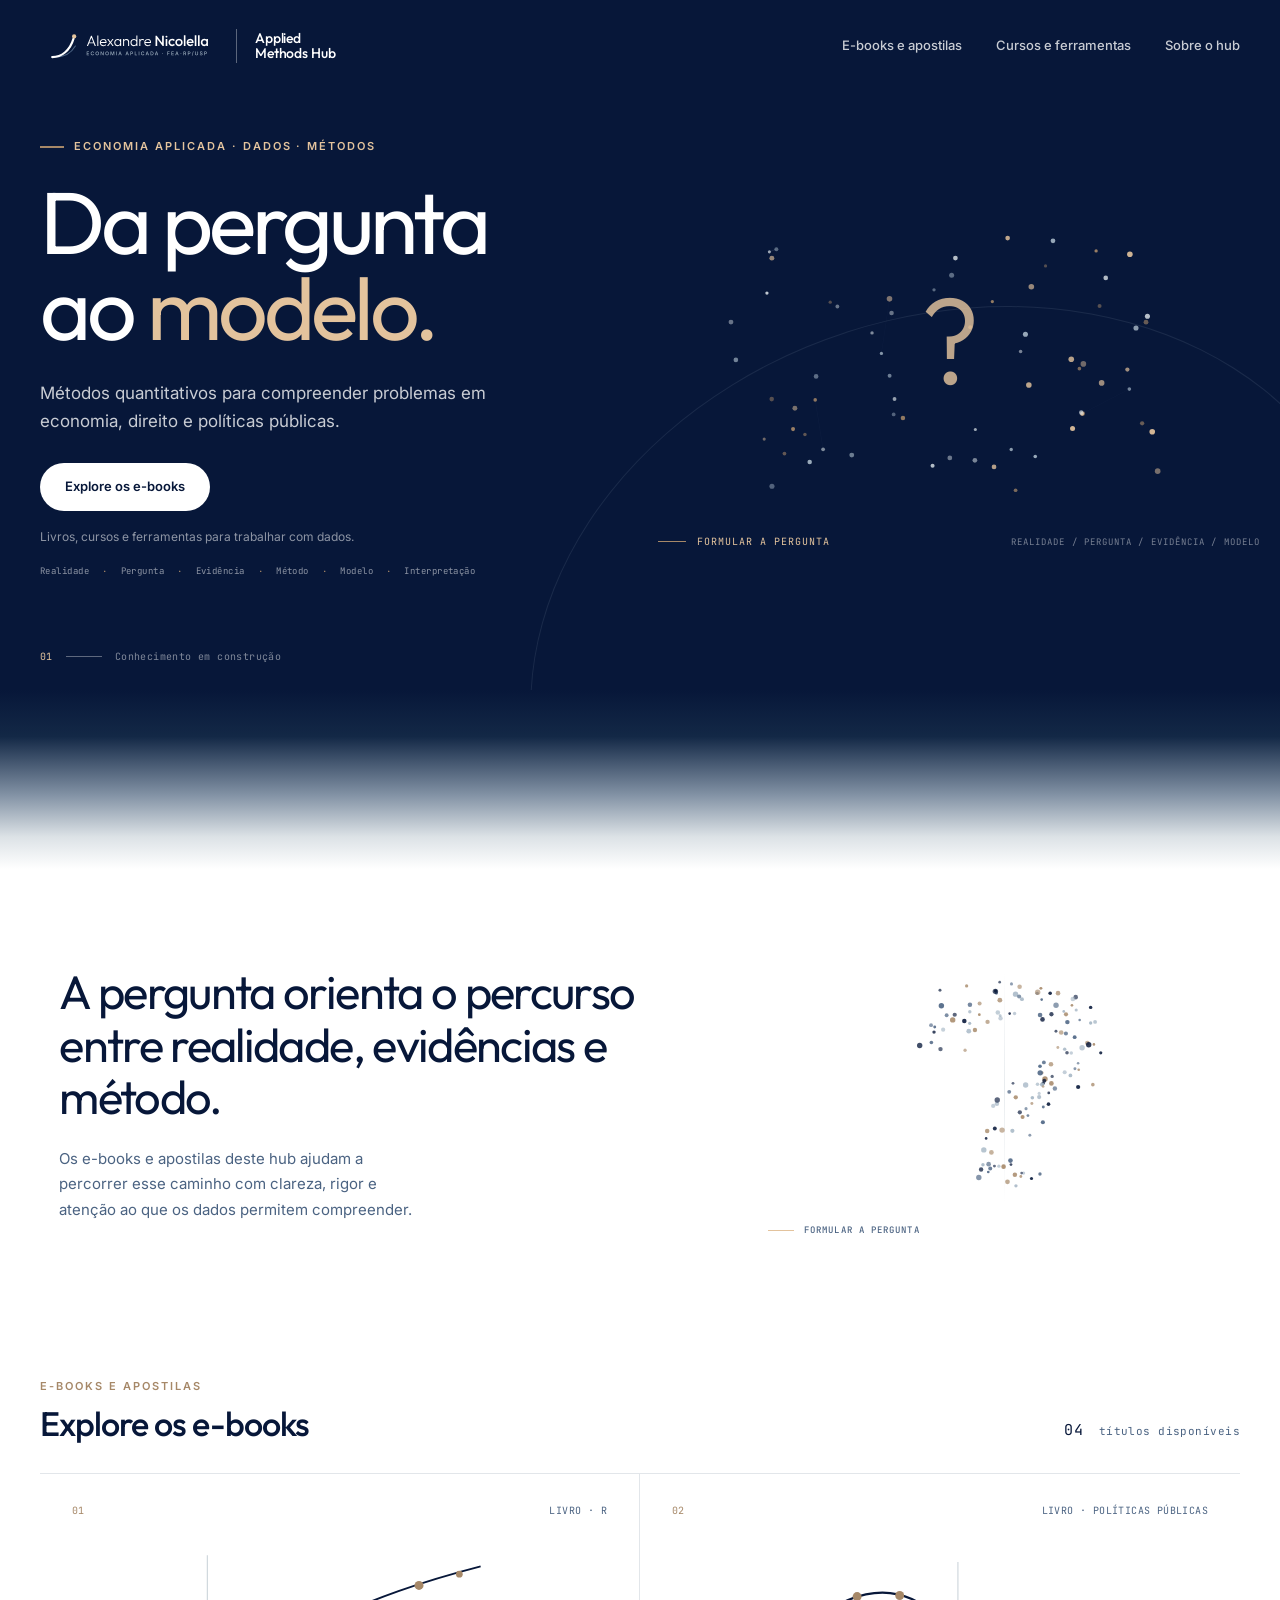
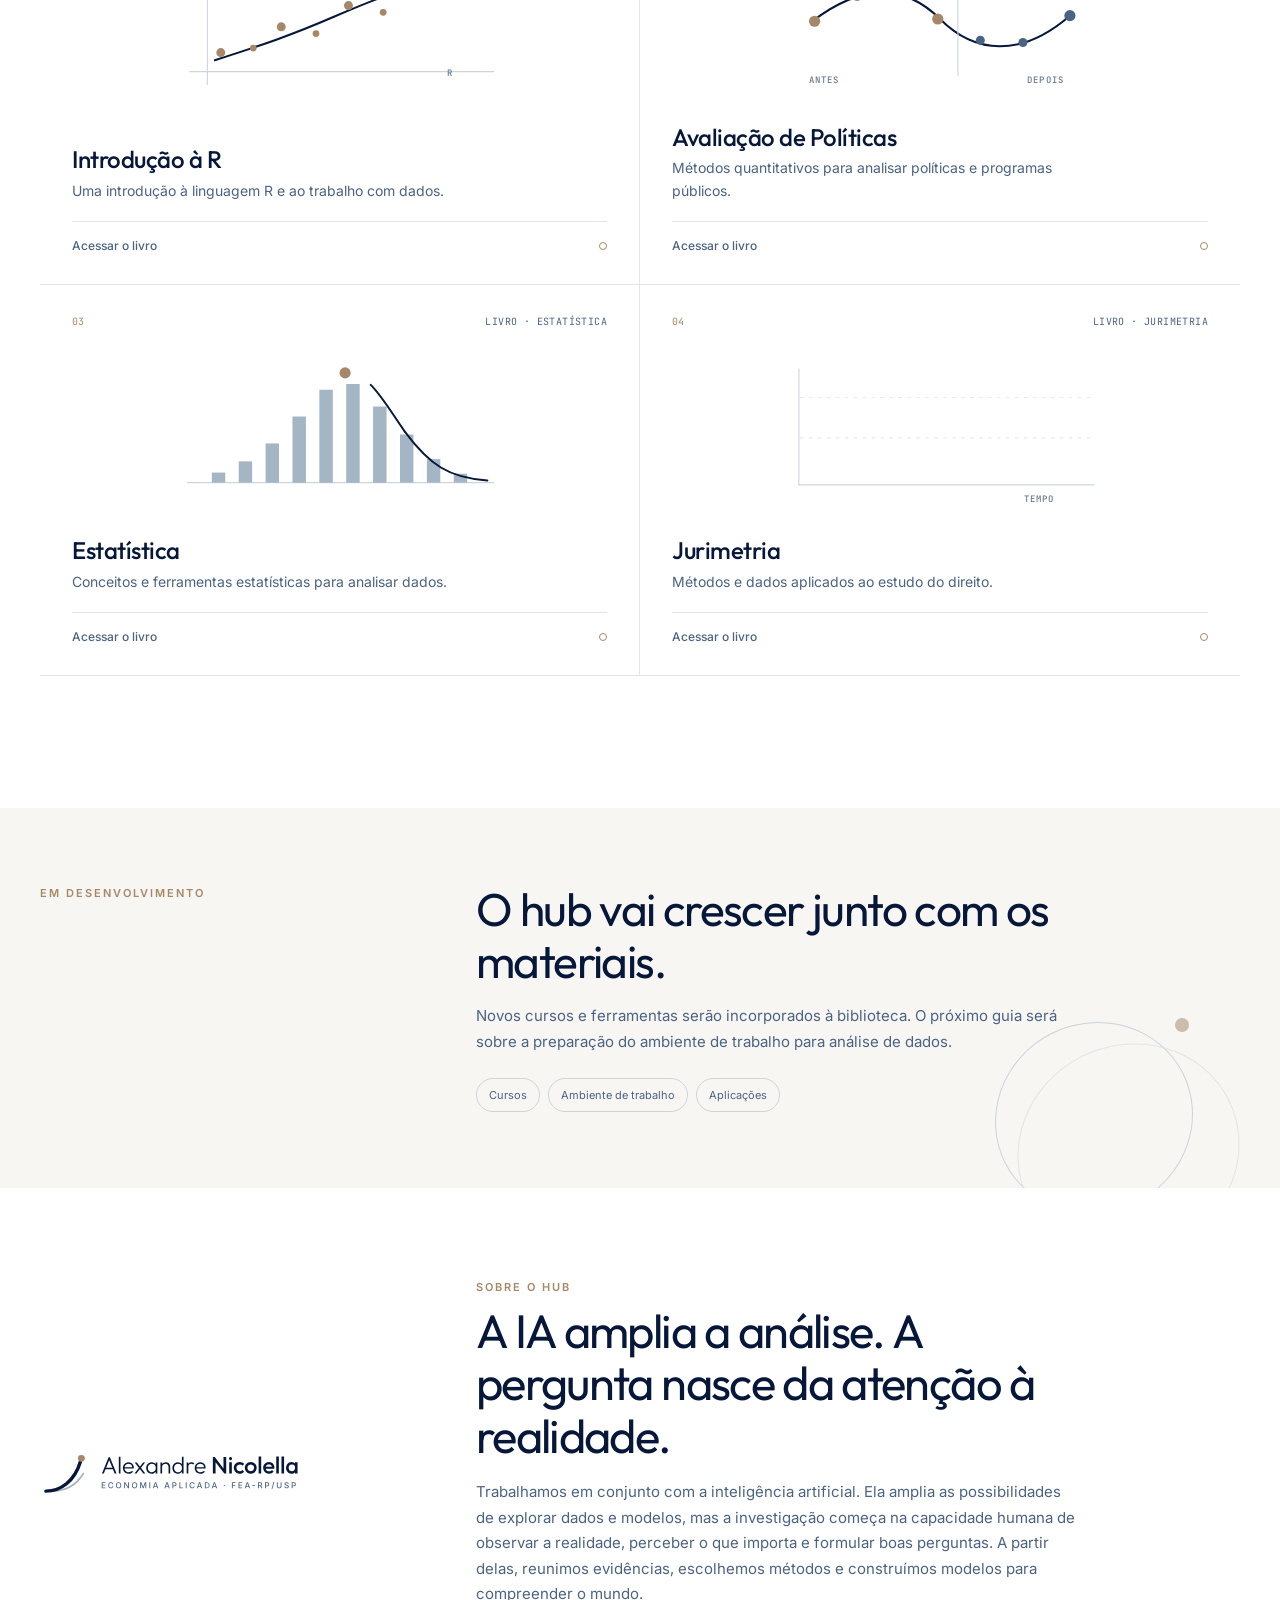
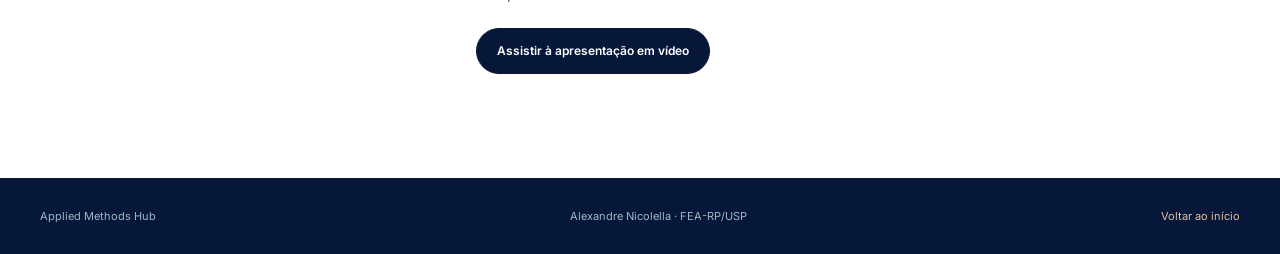
==== commit f9e459ec: "Refina sequência visual da segunda dinâmica" ====
--- a/index.html
+++ b/index.html
@@ -64,7 +64,7 @@
         <h2>A pergunta orienta o percurso entre realidade, evidências e método.</h2>
         <p>Os e-books e apostilas deste hub ajudam a percorrer esse caminho com clareza, rigor e atenção ao que os dados permitem compreender.</p>
       </div>
-      <div class="intro-motion" aria-label="Animação conceitual: uma interrogação se dispersa e se transforma em uma ideia">
+      <div class="intro-motion" aria-label="Animação conceitual: uma interrogação se transforma em dados, uma relação linear e uma ideia">
         <canvas id="library-particle-field" aria-hidden="true"></canvas>
         <div class="intro-motion-caption" aria-hidden="true"><span></span><b id="library-phase-label">FORMULAR A PERGUNTA</b></div>
       </div>
